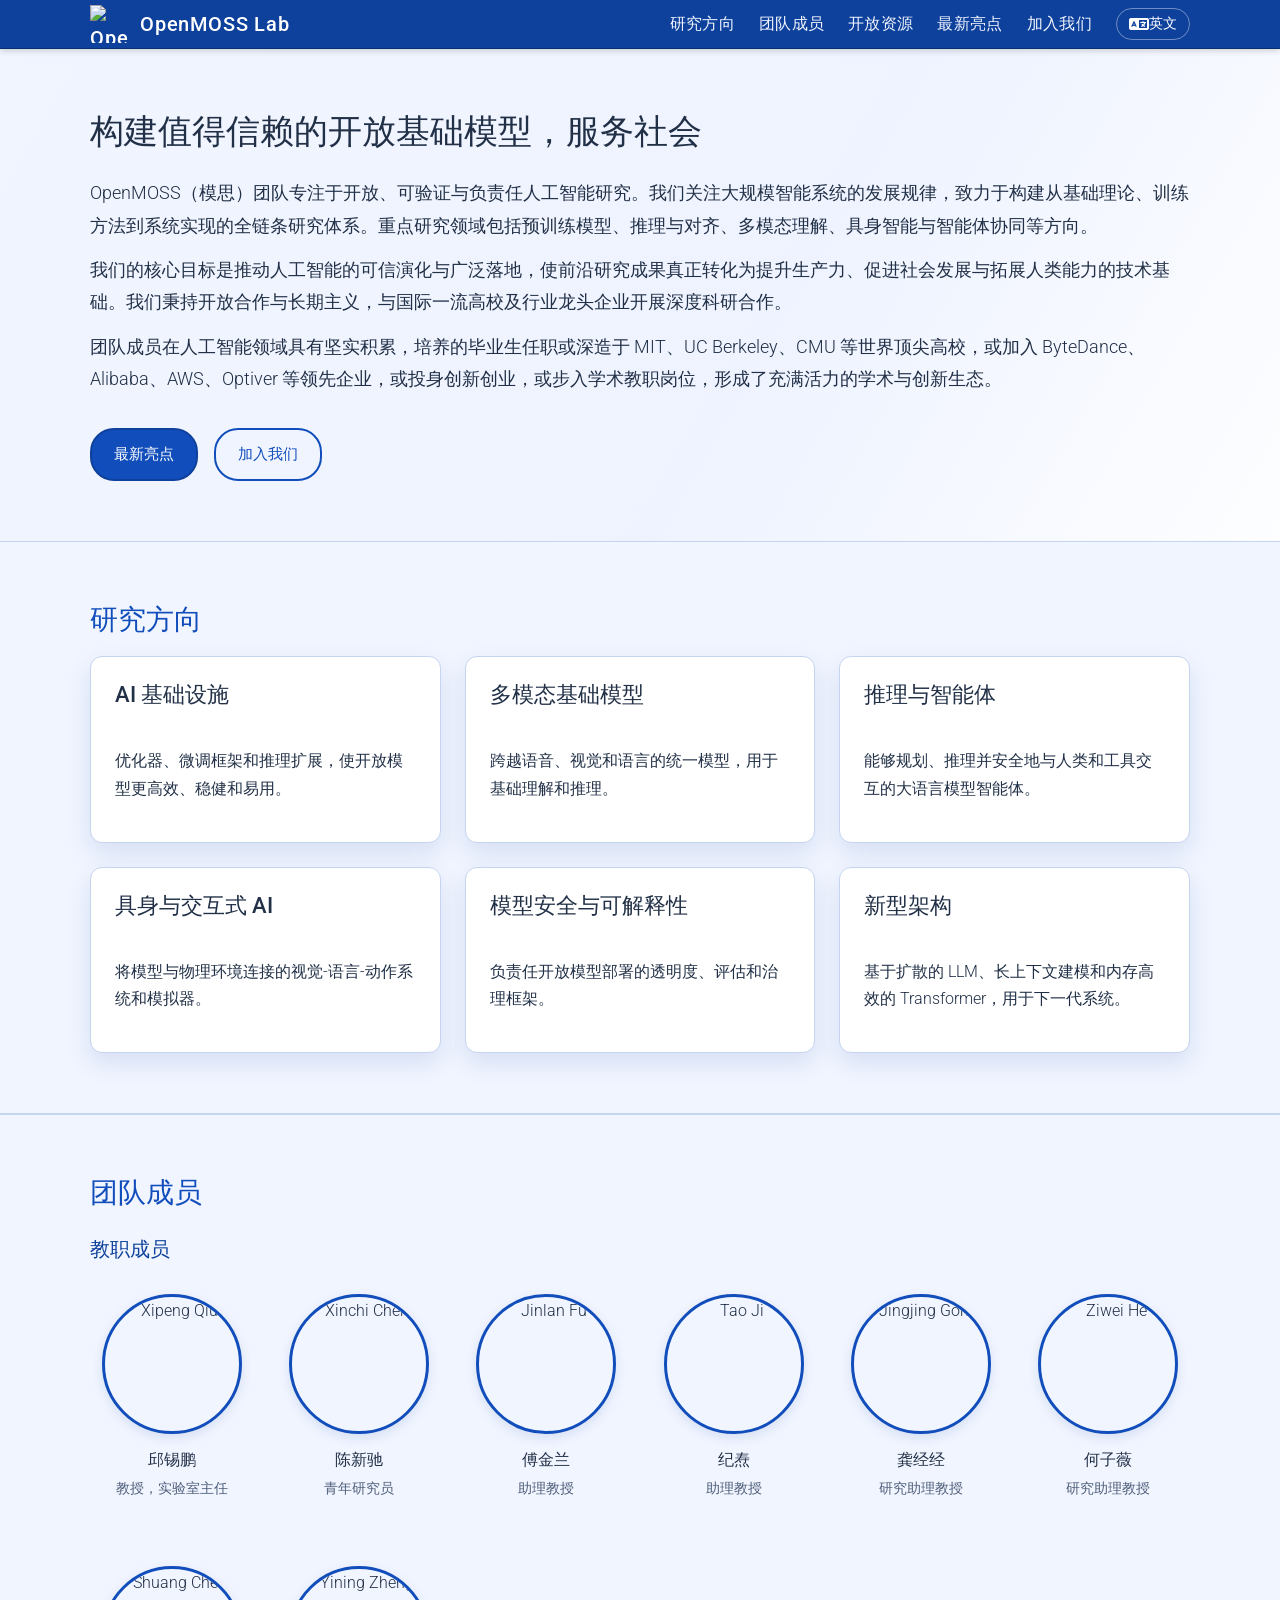
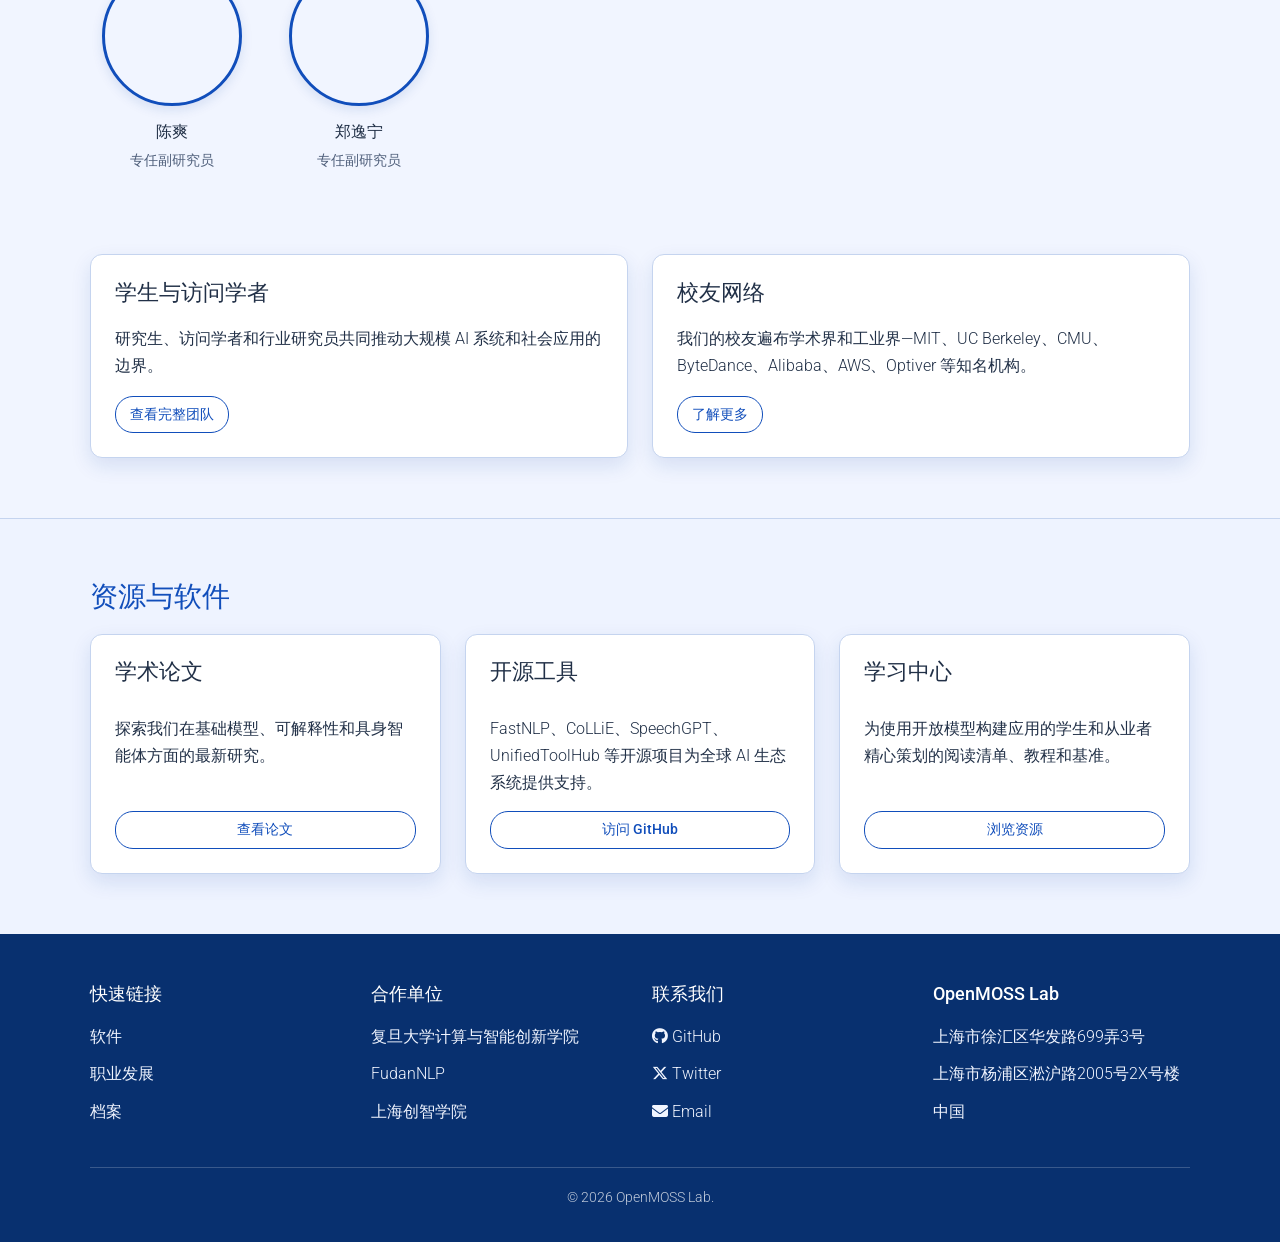
==== index.html @ d1613438 "Update index.html" ====
<!DOCTYPE html>
<html lang="zh-CN">
<head>





  <meta charset="utf-8">
  <meta name="viewport" content="width=device-width, initial-scale=1">
  <title>OpenMOSSLab</title>
  <link rel="icon" type="image/png" href="assets/img/openmoss-logo.png">
  <meta name="description" content="OpenMOSS Lab - 邱锡鹏教授领导的人工智能研究实验室">
  <link rel="preconnect" href="https://fonts.googleapis.com">
  <link rel="preconnect" href="https://fonts.gstatic.com" crossorigin>
  <link href="https://fonts.googleapis.com/css2?family=Roboto:wght@300;400;500;700&display=swap" rel="stylesheet">
  <link rel="stylesheet" href="https://cdnjs.cloudflare.com/ajax/libs/font-awesome/6.5.0/css/all.min.css" integrity="sha512-gO9FwZP1781OeR3SiPtK0aGpG99nmHn7+O+kO5RAwOB1p5MNDoAuCEi0aKBslZx2drXr/7L0KleKX2ND/qY1KQ==" crossorigin="anonymous" referrerpolicy="no-referrer" />
  <link rel="stylesheet" href="assets/css/style.css?v=20251102z">
</head>
<body id="top">
  <nav class="navbar">
    <div class="container nav-container">
      <a class="brand" href="#top">
        <img class="brand-logo" src="assets/img/openmoss-logo.png" alt="OpenMOSS Lab logo">
        <span class="brand-name">OpenMOSS Lab</span>
      </a>
      <button class="nav-toggle" aria-expanded="false" aria-controls="primary-navigation">
        <span class="sr-only">Toggle navigation</span>
        <span class="icon-bar"></span>
        <span class="icon-bar"></span>
        <span class="icon-bar"></span>
      </button>
      <ul class="nav-links" id="primary-navigation">
        <li><a href="#pillars" data-i18n="nav.research">研究方向</a></li>
        <li><a href="#people" data-i18n="nav.people">团队成员</a></li>
        <li><a href="#resources" data-i18n="nav.resources">开放资源</a></li>
        <li><a href="https://www.open-moss.com/en/" data-i18n="nav.highlights">最新亮点</a></li>
        <li><a href="positions.html" data-i18n="nav.join">加入我们</a></li>
        <li>
          <button id="lang-toggle" class="lang-btn" aria-label="切换语言">
            <i class="fa-solid fa-language"></i>
            <span class="lang-text">EN</span>
          </button>
        </li>
      </ul>
    </div>
  </nav>

  <header id="hero">
    <div class="container">
      <div class="hero-full">
        <h1 data-i18n="hero.title" style="font-size: 34px; white-space: nowrap;">构建值得信赖的开放基础模型，服务社会</h1>
        <p class="lead" data-i18n="hero.description">OpenMOSS（模思）团队专注于开放、可验证与负责任人工智能研究。我们关注大规模智能系统的发展规律，致力于构建从基础理论、训练方法到系统实现的全链条研究体系。重点研究领域包括预训练模型、推理与对齐、多模态理解、具身智能与智能体协同等方向。<br>
          我们的核心目标是推动人工智能的可信演化与广泛落地，使前沿研究成果真正转化为提升生产力、促进社会发展与拓展人类能力的技术基础。我们秉持开放合作与长期主义，与国际一流高校及行业龙头企业开展深度科研合作。<br>
          团队成员在人工智能领域具有坚实积累，培养的毕业生任职或深造于 MIT、UC Berkeley、CMU 等世界顶尖高校，或加入 ByteDance、Alibaba、AWS、Optiver 等领先企业，或投身创新创业，或步入学术教职岗位，形成了充满活力的学术与创新生态。</p>
        <div class="hero-actions">
          <a class="btn btn-primary" href="https://www.open-moss.com/en/" data-i18n="hero.cta2">最新亮点</a>
          <a class="btn btn-outline" href="positions.html" data-i18n="hero.cta1">加入我们</a>
        </div>
      </div>
    </div>
  </header>

  <main>

    <div class="sechighlight" id="pillars">
      <section class="container sec">
        <h2 data-i18n="pillars.title">研究方向</h2>
        <div class="pillars-grid">
          <article class="pillar-card">
            <h3 data-i18n="pillars.infra.title">AI 基础设施</h3>
            <p data-i18n="pillars.infra.desc">优化器、微调框架和推理扩展，使开放模型更高效、稳健和易用。</p>
          </article>
          <article class="pillar-card">
            <h3 data-i18n="pillars.multimodal.title">多模态基础模型</h3>
            <p data-i18n="pillars.multimodal.desc">跨越语音、视觉和语言的统一模型，用于基础理解和推理。</p>
          </article>
          <article class="pillar-card">
            <h3 data-i18n="pillars.reasoning.title">推理与智能体</h3>
            <p data-i18n="pillars.reasoning.desc">能够规划、推理并安全地与人类和工具交互的大语言模型智能体。</p>
          </article>
          <article class="pillar-card">
            <h3 data-i18n="pillars.embodied.title">具身与交互式 AI</h3>
            <p data-i18n="pillars.embodied.desc">将模型与物理环境连接的视觉-语言-动作系统和模拟器。</p>
          </article>
          <article class="pillar-card">
            <h3 data-i18n="pillars.safety.title">模型安全与可解释性</h3>
            <p data-i18n="pillars.safety.desc">负责任开放模型部署的透明度、评估和治理框架。</p>
          </article>
          <article class="pillar-card">
            <h3 data-i18n="pillars.arch.title">新型架构</h3>
            <p data-i18n="pillars.arch.desc">基于扩散的 LLM、长上下文建模和内存高效的 Transformer，用于下一代系统。</p>
          </article>
        </div>
      </section>
    </div>

    <div class="sechighlight" id="people">
      <section class="container sec">
        <h2 data-i18n="people.title">团队成员</h2>
        
        <h3 class="section-subtitle" data-i18n="people.core">核心成员</h3>
        <div class="team-members">
          <div class="member-card">
            <img src="assets/img/Xipeng Qiu.jpg" alt="Xipeng Qiu" class="member-photo">
            <h4 class="member-name" data-i18n="people.member1.name">邱锡鹏</h4>
            <p class="member-title" data-i18n="people.member1.title">教授，实验室主任</p>
          </div>
          
          <div class="member-card">
            <img src="assets/img/Xinchi Chen.jpg" alt="Xinchi Chen" class="member-photo">
            <h4 class="member-name" data-i18n="people.member2.name">陈新驰</h4>
            <p class="member-title" data-i18n="people.member2.title">青年研究员</p>
          </div>
          
          <div class="member-card">
            <img src="assets/img/Jinlan Fu.jpg" alt="Jinlan Fu" class="member-photo">
            <h4 class="member-name" data-i18n="people.member3.name">傅金兰</h4>
            <p class="member-title" data-i18n="people.member3.title">助理教授</p>
          </div>
          
          <div class="member-card">
            <img src="assets/img/Tao Ji.jpeg" alt="Tao Ji" class="member-photo">
            <h4 class="member-name" data-i18n="people.member4.name">纪焘</h4>
            <p class="member-title" data-i18n="people.member4.title">助理教授</p>
          </div>
          
          <div class="member-card">
            <img src="assets/img/Jingjing Gong.jpg" alt="Jingjing Gong" class="member-photo">
            <h4 class="member-name" data-i18n="people.member5.name">龚经经</h4>
            <p class="member-title" data-i18n="people.member5.title">研究助理教授</p>
          </div>
          
          <div class="member-card">
            <img src="assets/img/Ziwei He.jpg" alt="Ziwei He" class="member-photo">
            <h4 class="member-name" data-i18n="people.member6.name">何子薇</h4>
            <p class="member-title" data-i18n="people.member6.title">研究助理教授</p>
          </div>
          
          <div class="member-card">
            <img src="assets/img/Shuang Chen.jpg" alt="Shuang Chen" class="member-photo">
            <h4 class="member-name" data-i18n="people.member7.name">陈爽</h4>
            <p class="member-title" data-i18n="people.member7.title">专任副研究员</p>
          </div>
          
          <div class="member-card">
            <img src="assets/img/Yining Zheng.jpeg" alt="Yining Zheng" class="member-photo">
            <h4 class="member-name" data-i18n="people.member8.name">郑逸宁</h4>
            <p class="member-title" data-i18n="people.member8.title">专任副研究员</p>
          </div>
        </div>

        <div class="people-sections">
          <article class="people-card">
            <h3 data-i18n="people.students.title">学生与访问学者</h3>
            <p data-i18n="people.students.desc">研究生、访问学者和行业研究员共同推动大规模 AI 系统和社会应用的边界。</p>
            <a class="btn btn-inline" href="people.html" data-i18n="people.students.link">查看完整团队</a>
          </article>
          <article class="people-card">
            <h3 data-i18n="people.alumni.title">校友网络</h3>
            <p data-i18n="people.alumni.desc">我们的校友遍布学术界和工业界—MIT、UC Berkeley、CMU、ByteDance、Alibaba、AWS、Optiver 等知名机构。</p>
            <a class="btn btn-inline" href="alumni.html" data-i18n="people.alumni.link">了解更多</a>
          </article>
        </div>
      </section>
    </div>

    <section id="resources" class="container sec">
      <h2 data-i18n="resources.title">资源与软件</h2>
      <div class="resource-grid">
        <article class="resource-card">
          <h3 data-i18n="resources.publications.title">学术论文</h3>
          <p data-i18n="resources.publications.desc">探索我们在基础模型、可解释性和具身智能体方面的最新研究。</p>
          <a class="btn btn-inline" href="https://scholar.google.com/citations?user=Pq4Yp_kAAAAJ&hl=en" target="_blank" data-i18n="resources.publications.link">查看论文</a>
        </article>
        <article class="resource-card">
          <h3 data-i18n="resources.tools.title">开源工具</h3>
          <p data-i18n="resources.tools.desc">FastNLP、CoLLiE、SpeechGPT、UnifiedToolHub 等开源项目为全球 AI 生态系统提供支持。</p>
          <a class="btn btn-inline" href="https://github.com/OpenMOSS" target="_blank" data-i18n="resources.tools.link">访问 GitHub</a>
        </article>
        <article class="resource-card">
          <h3 data-i18n="resources.learning.title">学习中心</h3>
          <p data-i18n="resources.learning.desc">为使用开放模型构建应用的学生和从业者精心策划的阅读清单、教程和基准。</p>
          <a class="btn btn-inline" href="resources.html" data-i18n="resources.learning.link">浏览资源</a>
        </article>
      </div>
    </section>
  </main>

  <footer class="footer">
    <div class="container">
      <div class="footer-grid">
        <div>
          <h4 data-i18n="footer.links">快速链接</h4>
          <ul>
            <li><a href="https://dalstonchen.github.io/openmosslab/software/" data-i18n="footer.software">软件</a></li>
            <li><a href="https://dalstonchen.github.io/openmosslab/career/" data-i18n="footer.career">职业发展</a></li>
            <li><a href="https://dalstonchen.github.io/openmosslab/archive/" data-i18n="footer.archive">档案</a></li>
          </ul>
        </div>
        <div>
          <h4 data-i18n="footer.affiliations">合作单位</h4>
          <ul>
            <li><a href="https://ai.fudan.edu.cn/" data-i18n="footer.fudan">复旦大学计算与智能创新学院</a></li>
            <li><a href="https://nlp.fudan.edu.cn/">FudanNLP</a></li>
            <li><a href="https://sii.org.cn/" data-i18n="footer.sii">上海创智学院</a></li>
          </ul>
        </div>
        <div>
          <h4 data-i18n="footer.connect">联系我们</h4>
          <ul>
            <li><a href="https://github.com/openmosslab"><i class="fa-brands fa-github"></i> GitHub</a></li>
            <li><a href="https://twitter.com/openmosslab"><i class="fa-brands fa-x-twitter"></i> Twitter</a></li>
            <li><a href="mailto:xpqiu@fudan.edu.cn"><i class="fa-solid fa-envelope"></i> Email</a></li>
          </ul>
        </div>
        <div>
          <h4>OpenMOSS Lab</h4>
          <ul>
            <li data-i18n="footer.address1">上海市徐汇区华发路699弄3号</li>
            <li data-i18n="footer.address2">上海市杨浦区淞沪路2005号2X号楼</li>
            <li data-i18n="footer.address3">中国</li>
          </ul>
        </div>
      </div>
    </div>
    <div class="container">
      <div class="footer-note">
        <p><a href="webmaster.html" style="color: inherit; text-decoration: none;">&copy; <span id="year"></span> OpenMOSS Lab.</a></p>
      </div>
    </div>
  </footer>

  <script src="assets/js/main.js?v=20251102b"></script>
</body>
</html>
---- assets/css/style.css ----
/* Fudan blue palette (100%, 90%, 80%) */
:root {
  --fudan-blue: #0e419c;
  --fudan-blue-90: #114ebb;
  --fudan-blue-80: #145bda;
  --fudan-blue-dark: #08306f;
  --mist: #f1f5ff;
  --sand-light: #eef3ff;
  --text: #213047;
  --text-soft: #4f5f7b;
  --border: #c5d4ef;
  --white: #ffffff;
  --shadow-color: rgba(14, 65, 156, 0.12);
}

* {
  box-sizing: border-box;
}

body {
  font-family: 'Roboto', sans-serif;
  font-weight: 300;
  font-size: 16px;
  line-height: 1.7;
  color: var(--text);
  margin: 0;
  background-color: var(--sand-light);
}

h1,
h2,
h3,
h4,
h5,
h6 {
  font-weight: 400;
  margin: 0 0 18px;
  line-height: 1.3;
  color: var(--text);
}

h1 {
  font-size: 36px;
  font-weight: 300;
}

h2 {
  font-size: 28px;
  font-weight: 500;
  color: var(--fudan-blue-90);
}

h3 {
  font-size: 22px;
  font-weight: 500;
}

p {
  margin: 0 0 16px;
}

a {
  color: var(--fudan-blue);
  text-decoration: none;
  font-weight: 400;
}

a:hover,
a:focus {
  color: var(--fudan-blue-80);
  text-decoration: underline;
}

ul {
  margin: 0 0 16px 20px;
  padding: 0;
}

li {
  margin-bottom: 0px;
}

/* English homepage: no longer needed as hero-side removed */

.container {
  width: min(1100px, calc(100% - 40px));
  margin: 0 auto;
}

nav.navbar {
  position: sticky;
  top: 0;
  z-index: 999;
  background-color: var(--fudan-blue);
  border-bottom: 1px solid var(--fudan-blue-dark);
  box-shadow: 0 2px 6px rgba(0, 0, 0, 0.16);
}

.nav-container {
  display: flex;
  align-items: center;
  justify-content: space-between;
  padding: 4px 0;
  min-height: 48px;
}

.brand {
  display: inline-flex;
  align-items: center;
  gap: 12px;
  font-size: 20px;
  font-weight: 500;
  color: var(--white);
  letter-spacing: 0.04em;
}

.brand-logo {
  width: 38px;
  height: 38px;
  object-fit: contain;
  display: block;
}

.brand-name {
  color: var(--white);
}

.brand:hover {
  color: var(--white);
}

.nav-links {
  list-style: none;
  display: flex;
  align-items: center;
  gap: 24px;
  margin: 0;
  padding: 0;
}

.nav-links li {
  margin-bottom: 0;
}

.nav-links a {
  color: var(--mist);
  font-weight: 400;
  letter-spacing: 0.02em;
}

.nav-links a:hover,
.nav-links a:focus {
  color: var(--white);
  text-decoration: none;
}

.lang-btn {
  display: inline-flex;
  align-items: center;
  gap: 0px;
  background: transparent;
  border: 1px solid rgba(255, 255, 255, 0.4);
  color: var(--white);
  padding: 6px 12px;
  border-radius: 20px;
  font-size: 14px;
  font-weight: 400;
  cursor: pointer;
  transition: all 0.2s ease;
}

.lang-btn:hover {
  background: rgba(255, 255, 255, 0.15);
  border-color: rgba(255, 255, 255, 0.7);
}

.lang-btn i {
  font-size: 16px;
}

.lang-text {
  font-weight: 500;
}

.nav-toggle {
  display: none;
  background: none;
  border: 1px solid rgba(255, 255, 255, 0.6);
  color: var(--white);
  padding: 8px 10px;
  border-radius: 4px;
}

.nav-toggle .icon-bar {
  display: block;
  width: 20px;
  height: 2px;
  margin: 4px 0;
  background-color: var(--white);
}

.sr-only {
  position: absolute;
  width: 1px;
  height: 1px;
  padding: 0;
  margin: -1px;
  overflow: hidden;
  clip: rect(0, 0, 0, 0);
  white-space: nowrap;
  border: 0;
}

#hero {
  background: linear-gradient(120deg, var(--mist) 0%, var(--sand-light) 60%, rgba(255, 255, 255, 0.9) 100%);
  padding: 60px 0 60px;
}

.hero-grid {
  display: grid;
  grid-template-columns: minmax(0, 3fr) minmax(0, 2fr);
  gap: 48px;
  align-items: center;
}

.hero-full {
  max-width: 100%;
}

.hero-full h1 {
  margin-bottom: 24px;
}

.hero-full .lead {
  max-width: 100%;
  margin-bottom: 32px;
  line-height: 1.8;
}

.hero-full .lead br {
  content: "";
  display: block;
  margin-bottom: 12px;
}

.eyebrow {
  text-transform: uppercase;
  letter-spacing: 0.2em;
  font-weight: 500;
  font-size: 13px;
  color: var(--fudan-blue);
  margin-bottom: 12px;
}

.lead {
  font-size: 18px;
  color: var(--text);
}

.highlight {
  font-weight: 500;
  color: var(--fudan-blue);
}

.hero-actions {
  margin-top: 32px;
  display: flex;
  align-items: center;
  gap: 16px;
}

.btn {
  display: inline-flex;
  align-items: center;
  justify-content: center;
  padding: 12px 22px;
  font-size: 15px;
  font-weight: 500;
  border-radius: 24px;
  border: 2px solid transparent;
  transition: all 0.2s ease;
}

.btn-primary {
  background-color: var(--fudan-blue-90);
  color: var(--white);
  border-color: var(--fudan-blue);
}

.btn-primary:hover,
.btn-primary:focus {
  background-color: var(--fudan-blue-dark);
  border-color: var(--fudan-blue-dark);
}

.btn-outline {
  background-color: transparent;
  color: var(--fudan-blue-90);
  border-color: var(--fudan-blue-90);
}

.btn-outline:hover,
.btn-outline:focus {
  background-color: var(--fudan-blue-90);
  color: var(--white);
}

.btn-inline {
  padding: 6px 14px;
  border-radius: 18px;
  border: 1px solid var(--fudan-blue-90);
  color: var(--fudan-blue-90);
  font-size: 14px;
}

.btn-inline:hover,
.btn-inline:focus {
  background-color: var(--fudan-blue-90);
  color: var(--white);
}

.hero-side {
  display: flex;
  flex-direction: column;
  gap: 24px;
}

.hero-panel {
  background-color: var(--white);
  border: 1px solid var(--border);
  border-radius: 12px;
  padding: 28px;
  box-shadow: 0 12px 30px var(--shadow-color);
}

.hero-panel h2 {
  font-size: 20px;
  margin-bottom: 18px;
  color: var(--fudan-blue);
}

.hero-panel ul {
  list-style: none;
  margin: 0;
  padding: 0;
  display: grid;
  gap: 10px;
}

.hero-panel li {
  padding-left: 22px;
  position: relative;
  font-weight: 400;
}

.hero-panel li::before {
  content: '\2022';
  position: absolute;
  left: 0;
  color: var(--fudan-blue-80);
  font-size: 22px;
  line-height: 1;
  top: 2px;
}

.hero-meta {
  display: grid;
  grid-template-columns: repeat(auto-fit, minmax(180px, 1fr));
  gap: 16px;
}

.hero-meta div {
  background-color: rgba(17, 78, 187, 0.08);
  border-radius: 12px;
  padding: 18px;
  border: 1px solid rgba(17, 78, 187, 0.18);
}

.hero-meta h3 {
  font-size: 28px;
  color: var(--fudan-blue);
  margin-bottom: 8px;
}

.sec {
  padding: 60px 0;
}

.sechighlight {
  background-color: var(--mist);
  border-top: 1px solid var(--border);
  border-bottom: 1px solid var(--border);
  scroll-margin-top: 48px;
}

#people, #resources {
  scroll-margin-top: 48px;
}

.pillars-grid {
  display: grid;
  grid-template-columns: repeat(3, 1fr);
  gap: 24px;
}

.pillar-card {
  background-color: var(--white);
  border: 1px solid var(--border);
  border-radius: 12px;
  padding: 24px;
  box-shadow: 0 10px 24px var(--shadow-color);
  display: flex;
  flex-direction: column;
  gap: 0;
}

.pillar-card h3 {
  min-height: 3em;
  display: flex;
  align-items: flex-start;
}

.pillar-card p {
  margin-top: 0;
}

/* 中文版：所有6个研究方向框的标题间距改为0px */
html[lang="zh-CN"] .pillar-card h3 {
  margin-bottom: 0px;
}

/* 英文版：只有后3个研究方向框（第4、5、6个）的标题间距改为0px */
html[lang="en"] .pillar-card:nth-child(n+4) h3 {
  margin-bottom: 0px;
}

.highlight-grid {
  display: grid;
  grid-template-columns: repeat(auto-fit, minmax(240px, 1fr));
  gap: 24px;
}

.highlight-card {
  background-color: var(--white);
  border: 1px solid var(--border);
  border-radius: 12px;
  padding: 24px;
  box-shadow: 0 8px 20px var(--shadow-color);
  min-height: 200px;
  display: flex;
  flex-direction: column;
}

.highlight-card h3 {
  min-height: 2.4em;
  line-height: 1.2;
  margin-bottom: 12px;
}

.highlight-card p {
  flex-grow: 1;
  margin-bottom: 15px;
}

.highlight-card a {
  margin-top: auto;
}

.section-subtitle {
  font-size: 20px;
  color: var(--fudan-blue);
  margin-bottom: 32px;
  margin-top: 24px;
}

.team-members {
  display: grid;
  grid-template-columns: repeat(auto-fill, minmax(160px, 1fr));
  gap: 32px 24px;
  margin-bottom: 48px;
}

.member-card {
  display: flex;
  flex-direction: column;
  align-items: center;
  text-align: center;
  min-height: 240px;
}

.member-photo {
  width: 140px;
  height: 140px;
  border-radius: 50%;
  object-fit: cover;
  border: 3px solid var(--fudan-blue-90);
  box-shadow: 0 4px 12px var(--shadow-color);
  margin-bottom: 16px;
  transition: transform 0.2s ease, box-shadow 0.2s ease;
}

.member-photo:hover {
  transform: scale(1.05);
  box-shadow: 0 6px 20px rgba(14, 65, 156, 0.25);
}

.member-name {
  font-size: 16px;
  font-weight: 500;
  color: var(--text);
  margin: 0 0 6px 0;
  line-height: 1.3;
  min-height: 21px;
  height: 21px;
}

/* 有链接的成员名字样式 */
.member-name-link {
  min-height: 21px;
  height: 21px;
}

.member-name-link a {
  color: var(--fudan-blue);
  font-weight: 500;
  text-decoration: none;
  transition: all 0.3s ease;
  display: inline-block;
  line-height: 1.3;
  height: 21px;
}

.member-name-link a:hover {
  color: var(--text-soft);
  transform: scale(1.08);
  text-decoration: none;
}

.member-title {
  font-size: 14px;
  color: var(--text-soft);
  margin: 0;
  font-weight: 300;
}

.people-sections {
  display: grid;
  grid-template-columns: repeat(auto-fit, minmax(280px, 1fr));
  gap: 24px;
  margin-top: 32px;
}

.people-card {
  background-color: var(--white);
  border: 1px solid var(--border);
  border-radius: 12px;
  padding: 24px;
  box-shadow: 0 8px 20px var(--shadow-color);
}

.people-card .link {
  font-weight: 500;
}

.resource-grid {
  display: grid;
  grid-template-columns: repeat(auto-fit, minmax(240px, 1fr));
  gap: 24px;
}

.resource-card {
  background-color: var(--white);
  border: 1px solid var(--border);
  border-radius: 12px;
  padding: 24px;
  box-shadow: 0 8px 20px var(--shadow-color);
  display: flex;
  flex-direction: column;
}

.resource-card h3 {
  min-height: 2.4em;
  line-height: 1.2;
  margin-top: 0;
}

.resource-card p {
  flex-grow: 1;
  margin-bottom: 15px;
}

/* 中文版：资源与软件的3个框的标题间距改为3px */
html[lang="zh-CN"] .resource-card h3 {
  margin-bottom: 3px;
}

/* 英文版：Resources & Software的3个框的标题间距改为3px */
html[lang="en"] #resources .resource-card h3 {
  margin-bottom: 3px;
}

.resource-card > div {
  margin-bottom: 15px;
}

.resource-card .btn {
  margin-top: auto;
}

.cta-band {
  background-color: var(--fudan-blue-90);
  color: var(--white);
  padding: 60px 0;
}

.cta-content {
  display: flex;
  align-items: center;
  justify-content: space-between;
  gap: 32px;
}

.cta-content p {
  color: rgba(255, 255, 255, 0.85);
}

.cta-actions {
  display: flex;
  gap: 16px;
  flex-shrink: 0;
}

.footer {
  background-color: var(--fudan-blue-dark);
  color: var(--mist);
  padding: 48px 0 16px;
}

.footer-grid {
  display: grid;
  grid-template-columns: repeat(4, 1fr);
  gap: 24px;
  width: 100%;
}

.footer h4 {
  color: var(--white);
  font-weight: 500;
  font-size: 18px;
  margin-bottom: 18px;
}

.footer ul {
  list-style: none;
  margin: 0;
  padding: 0;
}

.footer li {
  margin-bottom: 10px;
  color: var(--mist);
  font-weight: 300;
}

.footer a {
  color: var(--mist);
  font-weight: 300;
}

.footer a:hover,
.footer a:focus {
  color: var(--white);
}

.footer-note {
  text-align: center;
  margin-top: 32px;
  padding-top: 18px;
  border-top: 1px solid rgba(255, 255, 255, 0.2);
  font-size: 14px;
  color: rgba(255, 255, 255, 0.75);
}

@media (max-width: 992px) {
  .hero-grid {
    grid-template-columns: 1fr;
  }

  .pillars-grid {
    grid-template-columns: repeat(2, 1fr);
  }

  .cta-content {
    flex-direction: column;
    align-items: flex-start;
  }

  .cta-actions {
    flex-wrap: wrap;
  }

  .footer-grid {
    grid-template-columns: repeat(2, 1fr);
  }
}

@media (max-width: 768px) {
  .nav-links {
    position: absolute;
    inset: auto 0 0 0;
    background-color: var(--fudan-blue);
    flex-direction: column;
    align-items: center;
    gap: 12px;
    padding: 20px 0;
    transform: translateY(-150%);
    transition: transform 0.3s ease;
  }

  .nav-links.open {
    transform: translateY(0);
  }

  .nav-toggle {
    display: inline-flex;
    flex-direction: column;
    justify-content: center;
  }

  .nav-container {
    position: relative;
  }

  nav.navbar {
    position: sticky;
  }

  .lang-btn {
    margin-top: 8px;
  }

  .pillars-grid {
    grid-template-columns: 1fr;
  }

  .hero-actions {
    flex-wrap: wrap;
  }

  .cta-content {
    gap: 24px;
  }
}

@media (max-width: 560px) {
  body {
    font-size: 15px;
  }

  h1 {
    font-size: 30px;
  }

  h2 {
    font-size: 24px;
  }

  .nav-links {
    align-items: stretch;
  }

  .team-members {
    grid-template-columns: repeat(auto-fill, minmax(120px, 1fr));
    gap: 24px 16px;
  }

  .member-photo {
    width: 110px;
    height: 110px;
  }

  .member-name {
    font-size: 15px;
  }

  .member-title {
    font-size: 13px;
  }

  .footer-grid {
    grid-template-columns: 1fr;
  }
}

/* ============================================ */
/* Alumni Page Styles */
/* ============================================ */

/* Alumni main container alignment */
#alumni-main.container {
  padding-left: 0 !important;
  padding-right: 0 !important;
  padding-top: 60px !important;
  margin-left: auto;
  margin-right: auto;
  width: min(1100px, calc(100% - 40px));
}

/* Breadcrumb */
.alumni-breadcrumb {
  margin-left: 0;
  padding-left: 0;
  margin-bottom: 32px;
  font-size: 14px;
}

.alumni-breadcrumb a {
  color: var(--fudan-blue);
  text-decoration: none;
  transition: color 0.2s ease;
}

.alumni-breadcrumb a:hover {
  color: var(--fudan-blue-80);
  text-decoration: underline;
}

/* Alumni list layout */
.alumni-list {
  display: grid;
  gap: 2px;
  margin-top: 16px;
  margin-bottom: 32px;
}

.alumni-row {
  display: grid;
  grid-template-columns: 200px 1fr;
  gap: 24px;
  padding: 8px 0;
  font-size: 15px;
  transition: background-color 0.2s ease;
}

.alumni-row:hover {
  background-color: rgba(241, 245, 255, 0.5);
  border-radius: 6px;
}

.alumni-row .name {
  font-weight: 500;
  color: var(--text);
}

.alumni-row .destination {
  color: var(--text-soft);
  font-weight: 300;
}

/* Alumni name links styling (similar to member-name-link in people page) */
.alumni-name-link {
  color: var(--fudan-blue);
  text-decoration: none;
  font-weight: 500;
  transition: all 0.3s ease;
  display: inline-block;
}

.alumni-name-link:hover {
  color: var(--text-soft);
  transform: scale(1.05);
}

/* Floating sidebar (Table of Contents) */
.toc-sidebar {
  position: fixed;
  right: 24px;
  top: 100px;
  width: 180px;
  max-height: calc(100vh - 140px);
  background: rgba(241, 245, 255, 0.95);
  backdrop-filter: blur(10px);
  border: 1px solid var(--border);
  border-radius: 12px;
  padding: 20px;
  z-index: 100;
  overflow-y: auto;
  box-shadow: 0 8px 24px rgba(14, 65, 156, 0.15);
}

.toc-sidebar h3 {
  margin: 0 0 16px;
  font-size: 16px;
  color: var(--fudan-blue);
  font-weight: 500;
}

.toc-links {
  display: flex;
  flex-direction: column;
  gap: 4px;
}

.toc-links a {
  display: block;
  text-align: left;
  padding: 8px 12px;
  color: var(--fudan-blue);
  font-weight: 400;
  font-size: 14px;
  border-radius: 6px;
  transition: all 0.2s ease;
}

.toc-links a:hover {
  background: rgba(14, 65, 156, 0.1);
  text-decoration: none;
  padding-left: 16px;
}

.back-to-top {
  display: block;
  width: 100%;
  margin-bottom: 20px;
  background: var(--fudan-blue);
  color: var(--white);
  border: none;
  padding: 10px 16px;
  border-radius: 8px;
  font-size: 14px;
  font-weight: 400;
  cursor: pointer;
  transition: background-color 0.2s ease;
}

.back-to-top:hover {
  background: var(--fudan-blue-dark);
}

/* Prevent fixed navbar from covering anchors */
h2[id],
h3.year-badge {
  scroll-margin-top: 110px;
}

/* Alumni section spacing */
.alumni-dir {
  margin-top: 24px;
}

.alumni-dir .section-subtitle {
  margin-top: 48px;
  margin-bottom: 20px;
  font-size: 22px;
}

.alumni-dir .section-subtitle:first-of-type {
  margin-top: 24px;
}

/* Responsive design for alumni page */
@media (max-width: 1280px) {
  .toc-sidebar {
    display: none;
  }
}

@media (max-width: 768px) {
  .alumni-row {
    grid-template-columns: 1fr;
    gap: 4px;
    padding: 12px 8px;
  }

  .alumni-row .name {
    font-size: 16px;
    margin-bottom: 4px;
  }

  .alumni-row .destination {
    font-size: 14px;
  }

  #alumni-main.container {
    padding-top: 60px !important;
  }
}

@media (max-width: 560px) {
  .alumni-row {
    font-size: 14px;
  }

  .alumni-row .name {
    font-size: 15px;
  }

  .alumni-row .destination {
    font-size: 13px;
  }
}
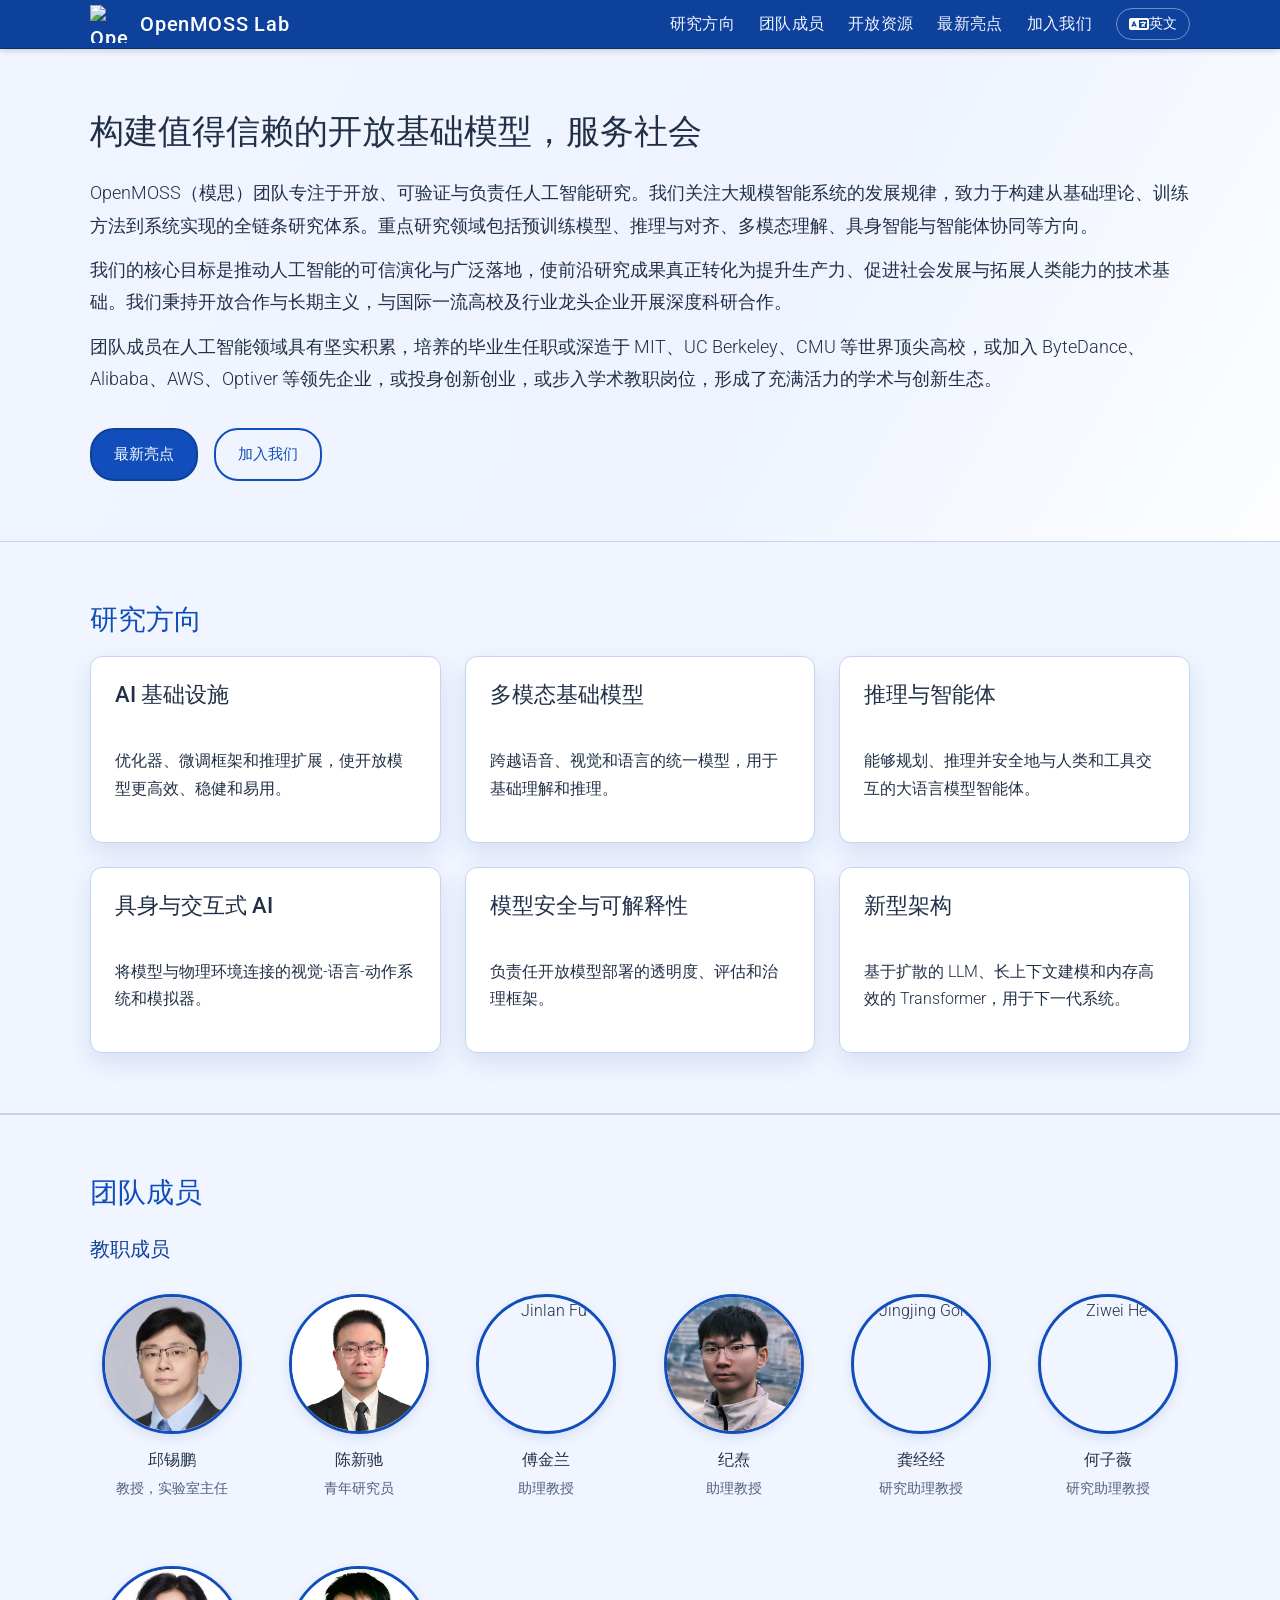
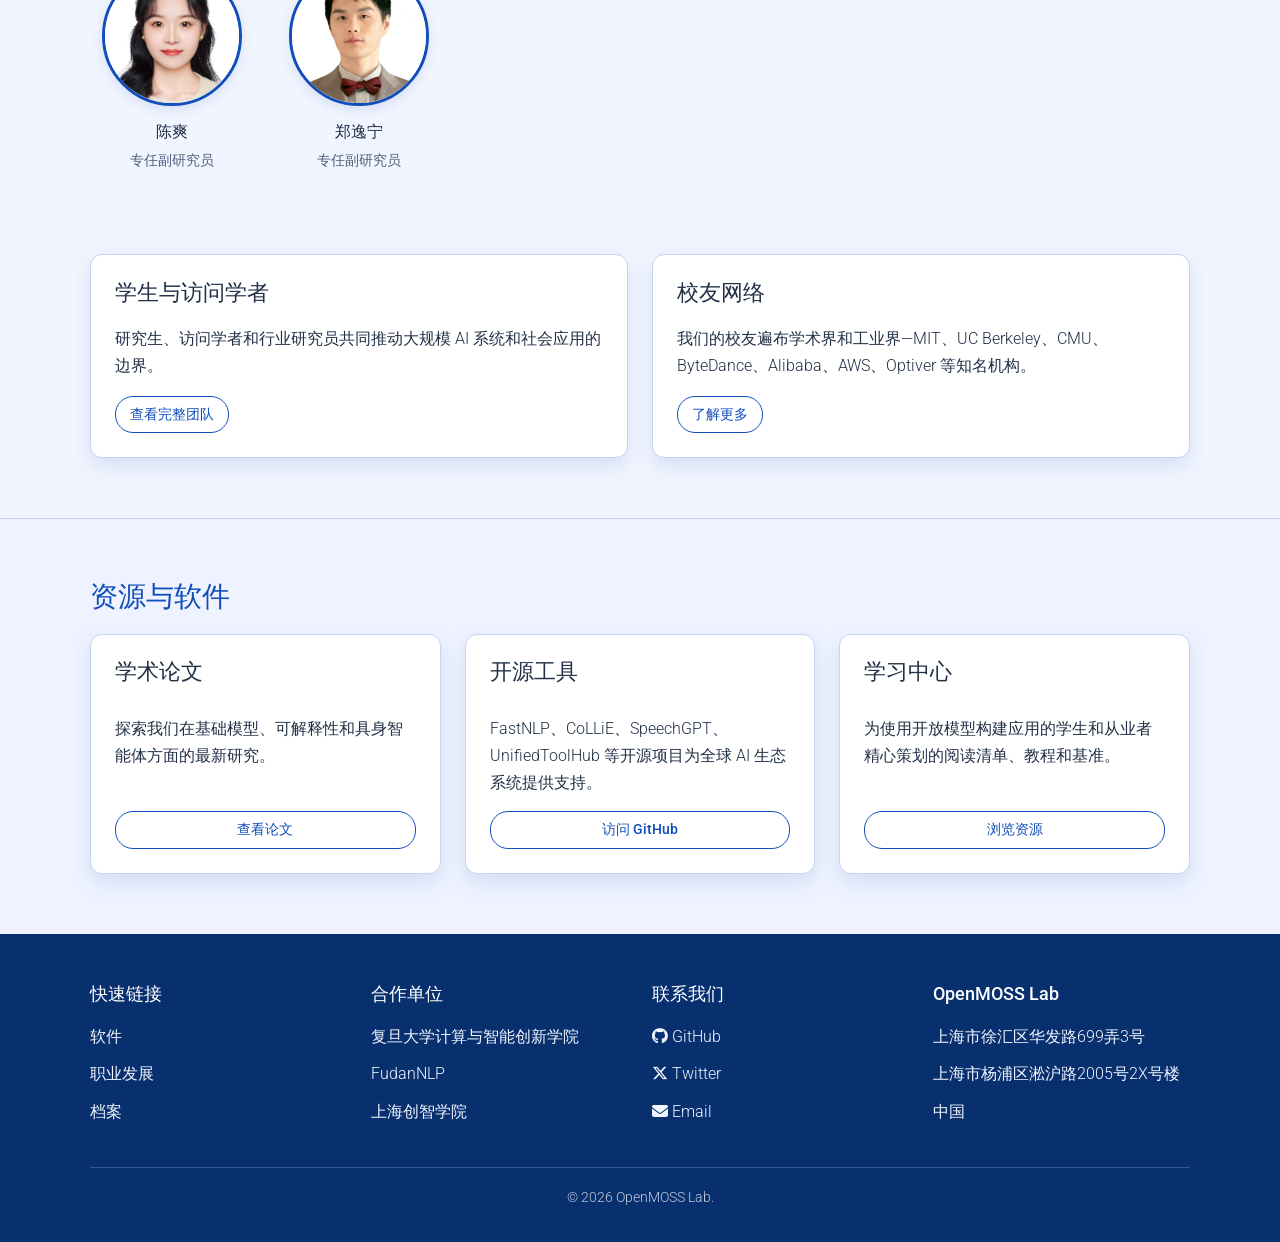
==== commit ae2f10a0: "Update index.html" ====
--- a/index.html
+++ b/index.html
@@ -15,7 +15,7 @@
   <link rel="preconnect" href="https://fonts.gstatic.com" crossorigin>
   <link href="https://fonts.googleapis.com/css2?family=Roboto:wght@300;400;500;700&display=swap" rel="stylesheet">
   <link rel="stylesheet" href="https://cdnjs.cloudflare.com/ajax/libs/font-awesome/6.5.0/css/all.min.css" integrity="sha512-gO9FwZP1781OeR3SiPtK0aGpG99nmHn7+O+kO5RAwOB1p5MNDoAuCEi0aKBslZx2drXr/7L0KleKX2ND/qY1KQ==" crossorigin="anonymous" referrerpolicy="no-referrer" />
-  <link rel="stylesheet" href="assets/css/style.css?v=20251102z">
+  <link rel="stylesheet" href="assets/css/style.css?v=20251103a">
 </head>
 <body id="top">
   <nav class="navbar">
@@ -49,7 +49,7 @@
   <header id="hero">
     <div class="container">
       <div class="hero-full">
-        <h1 data-i18n="hero.title" style="font-size: 34px; white-space: nowrap;">构建值得信赖的开放基础模型，服务社会</h1>
+        <h1 data-i18n="hero.title" style="font-size: 34px; white-space: nowrap; font-weight: 500;">构建值得信赖的开放基础模型，服务社会</h1>
         <p class="lead" data-i18n="hero.description">OpenMOSS（模思）团队专注于开放、可验证与负责任人工智能研究。我们关注大规模智能系统的发展规律，致力于构建从基础理论、训练方法到系统实现的全链条研究体系。重点研究领域包括预训练模型、推理与对齐、多模态理解、具身智能与智能体协同等方向。<br>
           我们的核心目标是推动人工智能的可信演化与广泛落地，使前沿研究成果真正转化为提升生产力、促进社会发展与拓展人类能力的技术基础。我们秉持开放合作与长期主义，与国际一流高校及行业龙头企业开展深度科研合作。<br>
           团队成员在人工智能领域具有坚实积累，培养的毕业生任职或深造于 MIT、UC Berkeley、CMU 等世界顶尖高校，或加入 ByteDance、Alibaba、AWS、Optiver 等领先企业，或投身创新创业，或步入学术教职岗位，形成了充满活力的学术与创新生态。</p>
--- a/assets/css/style.css
+++ b/assets/css/style.css
@@ -18,6 +18,10 @@
   box-sizing: border-box;
 }
 
+html {
+  height: 100%;
+}
+
 body {
   font-family: 'Roboto', sans-serif;
   font-weight: 300;
@@ -26,6 +30,13 @@
   color: var(--text);
   margin: 0;
   background-color: var(--sand-light);
+  min-height: 100%;
+  display: flex;
+  flex-direction: column;
+}
+
+main {
+  flex: 1;
 }
 
 h1,
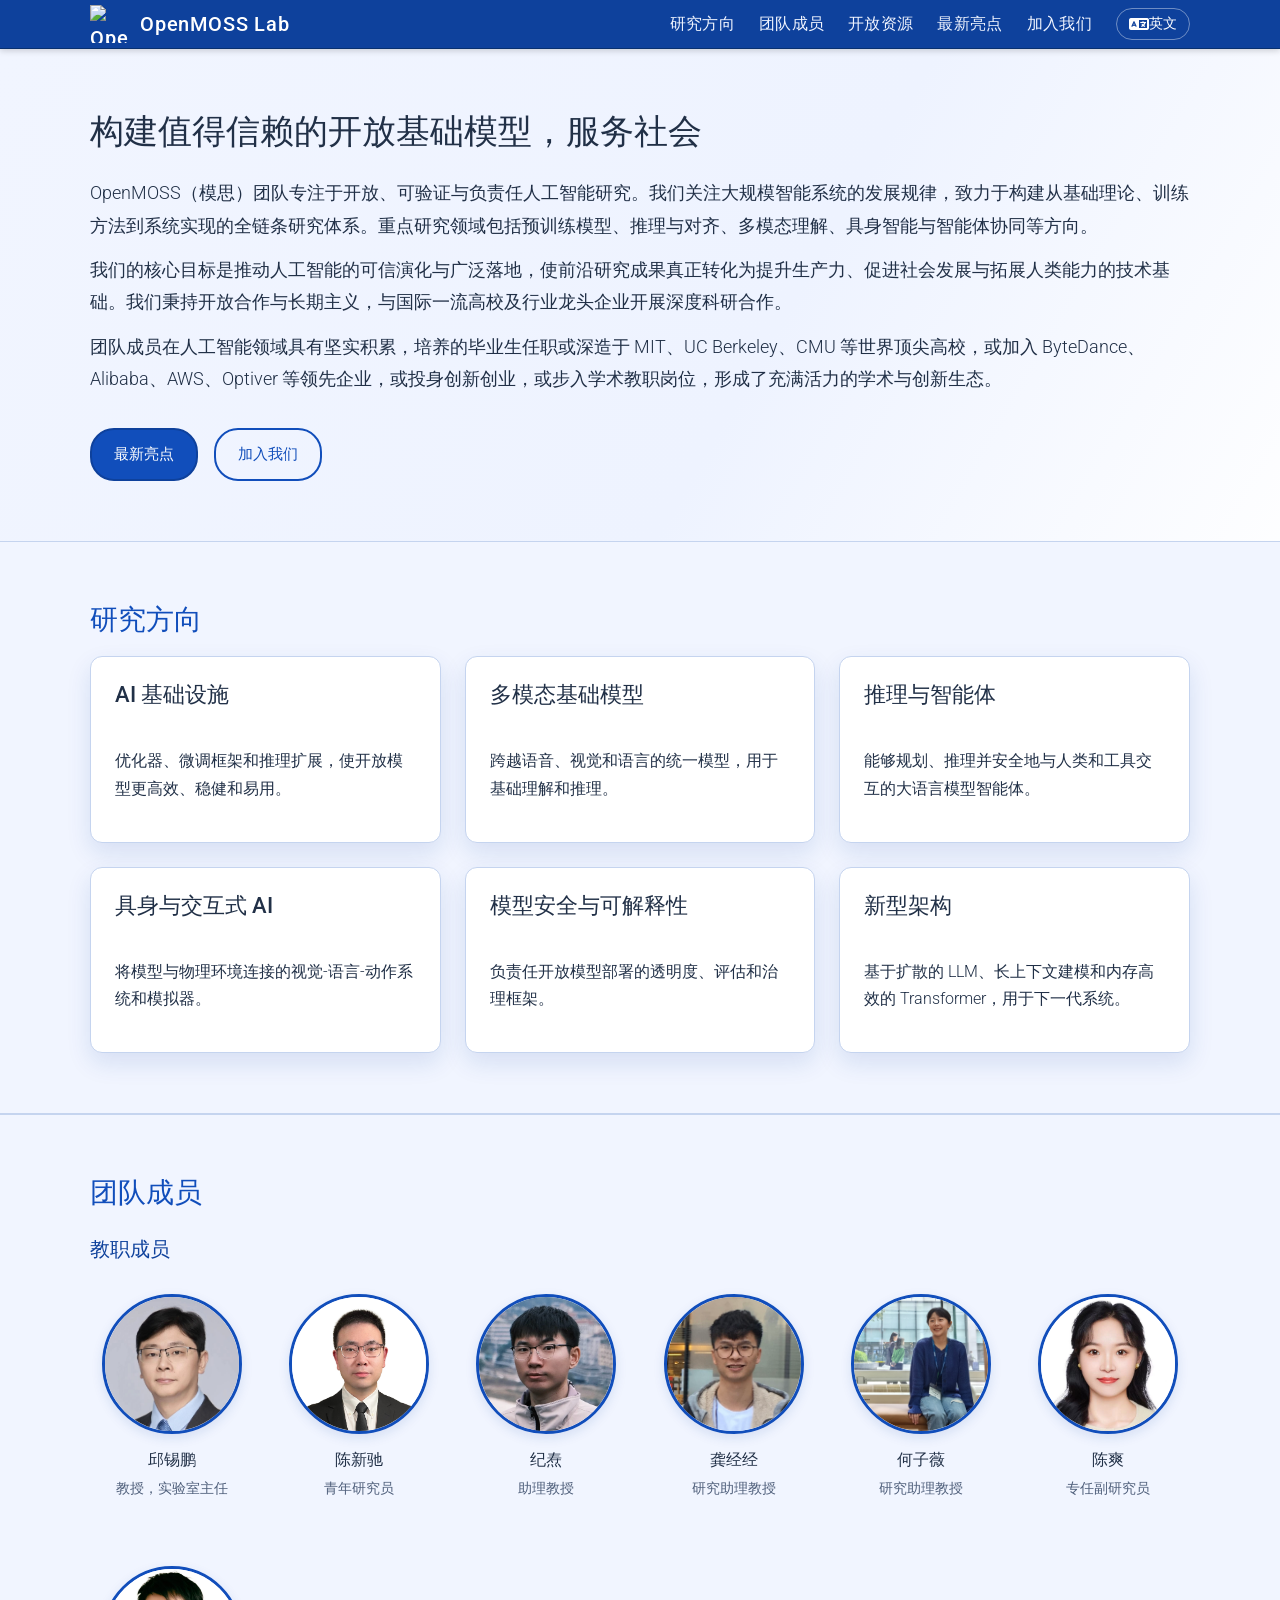
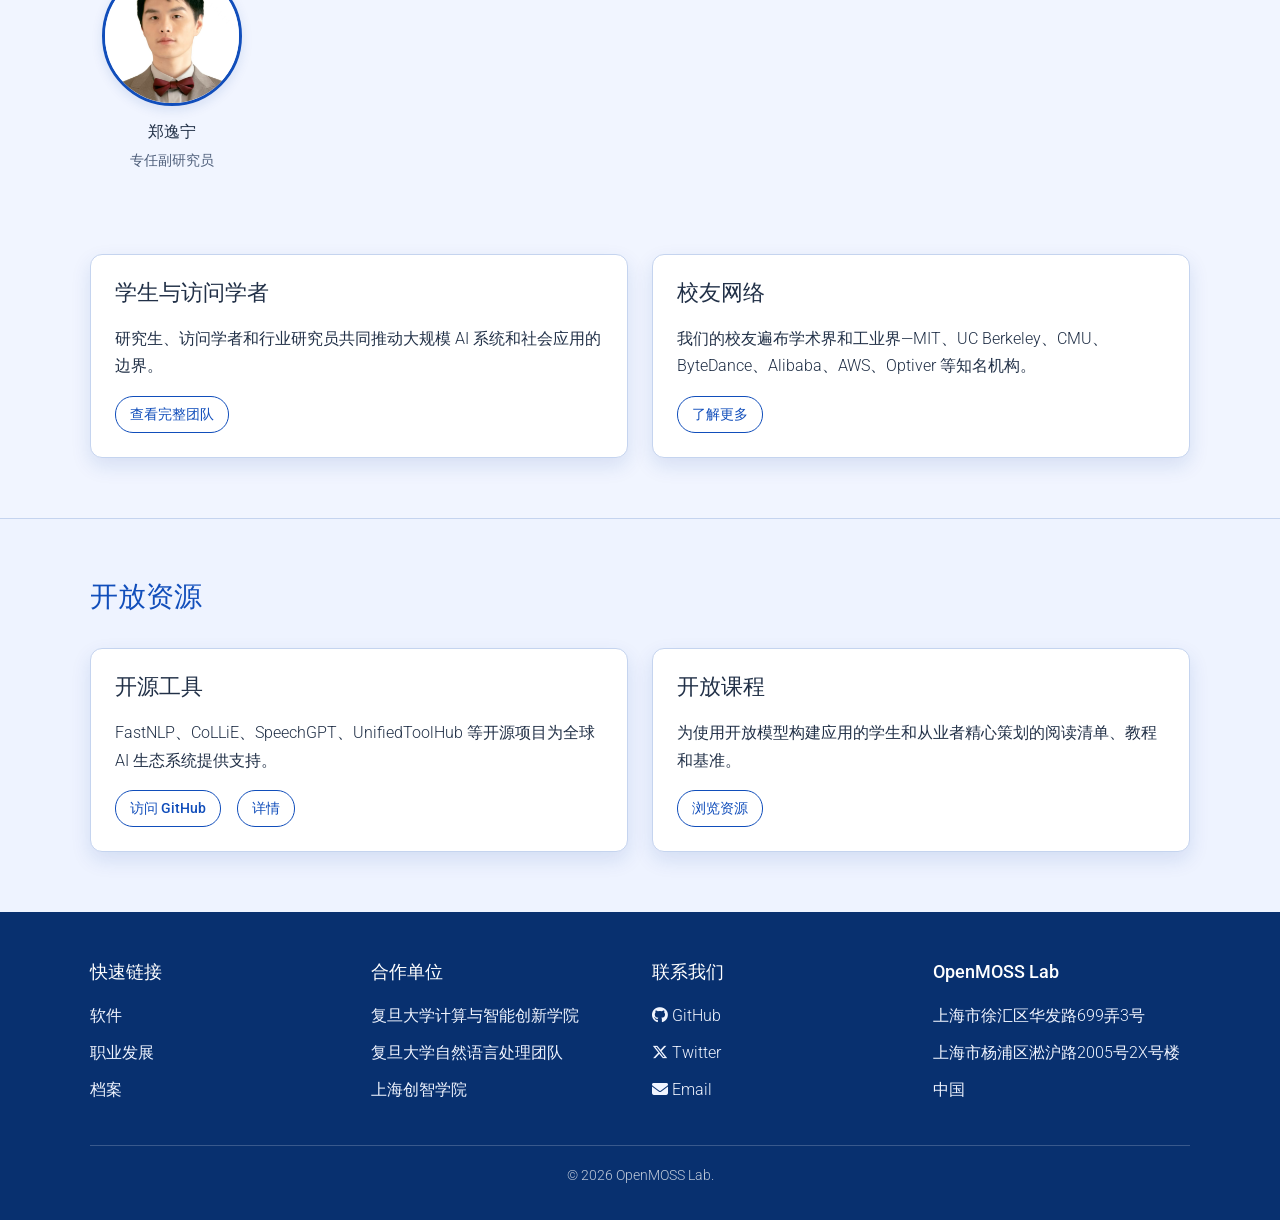
==== commit aaf7666c: "Update index.html" ====
--- a/index.html
+++ b/index.html
@@ -114,39 +114,33 @@
           </div>
           
           <div class="member-card">
-            <img src="assets/img/Jinlan Fu.jpg" alt="Jinlan Fu" class="member-photo">
-            <h4 class="member-name" data-i18n="people.member3.name">傅金兰</h4>
+            <img src="assets/img/Tao Ji.jpeg" alt="Tao Ji" class="member-photo">
+            <h4 class="member-name" data-i18n="people.member3.name">纪焘</h4>
             <p class="member-title" data-i18n="people.member3.title">助理教授</p>
           </div>
           
           <div class="member-card">
-            <img src="assets/img/Tao Ji.jpeg" alt="Tao Ji" class="member-photo">
-            <h4 class="member-name" data-i18n="people.member4.name">纪焘</h4>
-            <p class="member-title" data-i18n="people.member4.title">助理教授</p>
-          </div>
-          
-          <div class="member-card">
             <img src="assets/img/Jingjing Gong.jpg" alt="Jingjing Gong" class="member-photo">
-            <h4 class="member-name" data-i18n="people.member5.name">龚经经</h4>
+            <h4 class="member-name" data-i18n="people.member4.name">龚经经</h4>
+            <p class="member-title" data-i18n="people.member4.title">研究助理教授</p>
+          </div>
+          
+          <div class="member-card">
+            <img src="assets/img/Ziwei He.jpg" alt="Ziwei He" class="member-photo">
+            <h4 class="member-name" data-i18n="people.member5.name">何子薇</h4>
             <p class="member-title" data-i18n="people.member5.title">研究助理教授</p>
           </div>
           
           <div class="member-card">
-            <img src="assets/img/Ziwei He.jpg" alt="Ziwei He" class="member-photo">
-            <h4 class="member-name" data-i18n="people.member6.name">何子薇</h4>
-            <p class="member-title" data-i18n="people.member6.title">研究助理教授</p>
-          </div>
-          
-          <div class="member-card">
             <img src="assets/img/Shuang Chen.jpg" alt="Shuang Chen" class="member-photo">
-            <h4 class="member-name" data-i18n="people.member7.name">陈爽</h4>
+            <h4 class="member-name" data-i18n="people.member6.name">陈爽</h4>
+            <p class="member-title" data-i18n="people.member6.title">专任副研究员</p>
+          </div>
+          
+          <div class="member-card">
+            <img src="assets/img/Yining Zheng.jpeg" alt="Yining Zheng" class="member-photo">
+            <h4 class="member-name" data-i18n="people.member7.name">郑逸宁</h4>
             <p class="member-title" data-i18n="people.member7.title">专任副研究员</p>
-          </div>
-          
-          <div class="member-card">
-            <img src="assets/img/Yining Zheng.jpeg" alt="Yining Zheng" class="member-photo">
-            <h4 class="member-name" data-i18n="people.member8.name">郑逸宁</h4>
-            <p class="member-title" data-i18n="people.member8.title">专任副研究员</p>
           </div>
         </div>
 
@@ -166,20 +160,16 @@
     </div>
 
     <section id="resources" class="container sec">
-      <h2 data-i18n="resources.title">资源与软件</h2>
-      <div class="resource-grid">
-        <article class="resource-card">
-          <h3 data-i18n="resources.publications.title">学术论文</h3>
-          <p data-i18n="resources.publications.desc">探索我们在基础模型、可解释性和具身智能体方面的最新研究。</p>
-          <a class="btn btn-inline" href="https://scholar.google.com/citations?user=Pq4Yp_kAAAAJ&hl=en" target="_blank" data-i18n="resources.publications.link">查看论文</a>
-        </article>
-        <article class="resource-card">
+      <h2 data-i18n="resources.title">开放资源</h2>
+      <div class="people-sections">
+        <article class="people-card">
           <h3 data-i18n="resources.tools.title">开源工具</h3>
           <p data-i18n="resources.tools.desc">FastNLP、CoLLiE、SpeechGPT、UnifiedToolHub 等开源项目为全球 AI 生态系统提供支持。</p>
           <a class="btn btn-inline" href="https://github.com/OpenMOSS" target="_blank" data-i18n="resources.tools.link">访问 GitHub</a>
+          <a class="btn btn-inline" href="projects.html" data-i18n="resources.tools.details" style="margin-left: 12px;">详情</a>
         </article>
-        <article class="resource-card">
-          <h3 data-i18n="resources.learning.title">学习中心</h3>
+        <article class="people-card">
+          <h3 data-i18n="resources.learning.title">开放课程</h3>
           <p data-i18n="resources.learning.desc">为使用开放模型构建应用的学生和从业者精心策划的阅读清单、教程和基准。</p>
           <a class="btn btn-inline" href="resources.html" data-i18n="resources.learning.link">浏览资源</a>
         </article>
@@ -202,7 +192,7 @@
           <h4 data-i18n="footer.affiliations">合作单位</h4>
           <ul>
             <li><a href="https://ai.fudan.edu.cn/" data-i18n="footer.fudan">复旦大学计算与智能创新学院</a></li>
-            <li><a href="https://nlp.fudan.edu.cn/">FudanNLP</a></li>
+            <li><a href="https://nlp.fudan.edu.cn/" data-i18n="footer.fudannlp">复旦大学自然语言处理团队</a></li>
             <li><a href="https://sii.org.cn/" data-i18n="footer.sii">上海创智学院</a></li>
           </ul>
         </div>
--- a/assets/css/style.css
+++ b/assets/css/style.css
@@ -1011,3 +1011,107 @@
     font-size: 13px;
   }
 }
+
+/* ========== Position Detail Page Anchor Scroll ========== */
+#phd, #master, #postdoc, #visiting, #engineer, #intern {
+  scroll-margin-top: 80px;
+}
+
+/* ========== Highlight Grid 3-column Layout ========== */
+.highlight-grid-3 {
+  grid-template-columns: repeat(3, 1fr) !important;
+  max-width: 100%;
+}
+
+@media (max-width: 968px) {
+  .highlight-grid-3 {
+    grid-template-columns: repeat(2, 1fr) !important;
+  }
+}
+
+@media (max-width: 640px) {
+  .highlight-grid-3 {
+    grid-template-columns: 1fr !important;
+  }
+}
+
+/* ========== Why Join Us Cards ========== */
+.why-join-grid {
+  display: grid;
+  grid-template-columns: repeat(3, 1fr);
+  gap: 30px;
+  max-width: 1200px;
+  margin: 0 auto;
+}
+
+.why-join-card {
+  background-color: white;
+  padding: 28px 24px;
+  border-radius: 12px;
+  box-shadow: 0 2px 8px rgba(0, 0, 0, 0.06);
+  transition: all 0.3s ease;
+  text-align: center;
+  border: 1px solid var(--border);
+}
+
+.why-join-card:hover {
+  transform: translateY(-8px);
+  box-shadow: 0 12px 24px rgba(0, 87, 166, 0.15);
+  border-color: var(--fudan-blue);
+}
+
+.why-join-icon {
+  font-size: 40px;
+  margin-bottom: 16px;
+  line-height: 1;
+  animation: float 3s ease-in-out infinite;
+}
+
+.why-join-card:nth-child(1) .why-join-icon { animation-delay: 0s; }
+.why-join-card:nth-child(2) .why-join-icon { animation-delay: 0.5s; }
+.why-join-card:nth-child(3) .why-join-icon { animation-delay: 1s; }
+.why-join-card:nth-child(4) .why-join-icon { animation-delay: 1.5s; }
+.why-join-card:nth-child(5) .why-join-icon { animation-delay: 2s; }
+.why-join-card:nth-child(6) .why-join-icon { animation-delay: 2.5s; }
+
+@keyframes float {
+  0%, 100% { transform: translateY(0); }
+  50% { transform: translateY(-10px); }
+}
+
+.why-join-card h4 {
+  font-size: 18px;
+  font-weight: 600;
+  color: var(--charcoal);
+  margin: 0 0 10px 0;
+}
+
+.why-join-card p {
+  font-size: 14px;
+  color: var(--text-soft);
+  line-height: 1.6;
+  margin: 0;
+}
+
+@media (max-width: 968px) {
+  .why-join-grid {
+    grid-template-columns: repeat(2, 1fr);
+    gap: 24px;
+  }
+}
+
+@media (max-width: 640px) {
+  .why-join-grid {
+    grid-template-columns: 1fr;
+    gap: 20px;
+  }
+  
+  .why-join-card {
+    padding: 24px 20px;
+  }
+  
+  .why-join-icon {
+    font-size: 36px;
+    margin-bottom: 14px;
+  }
+}
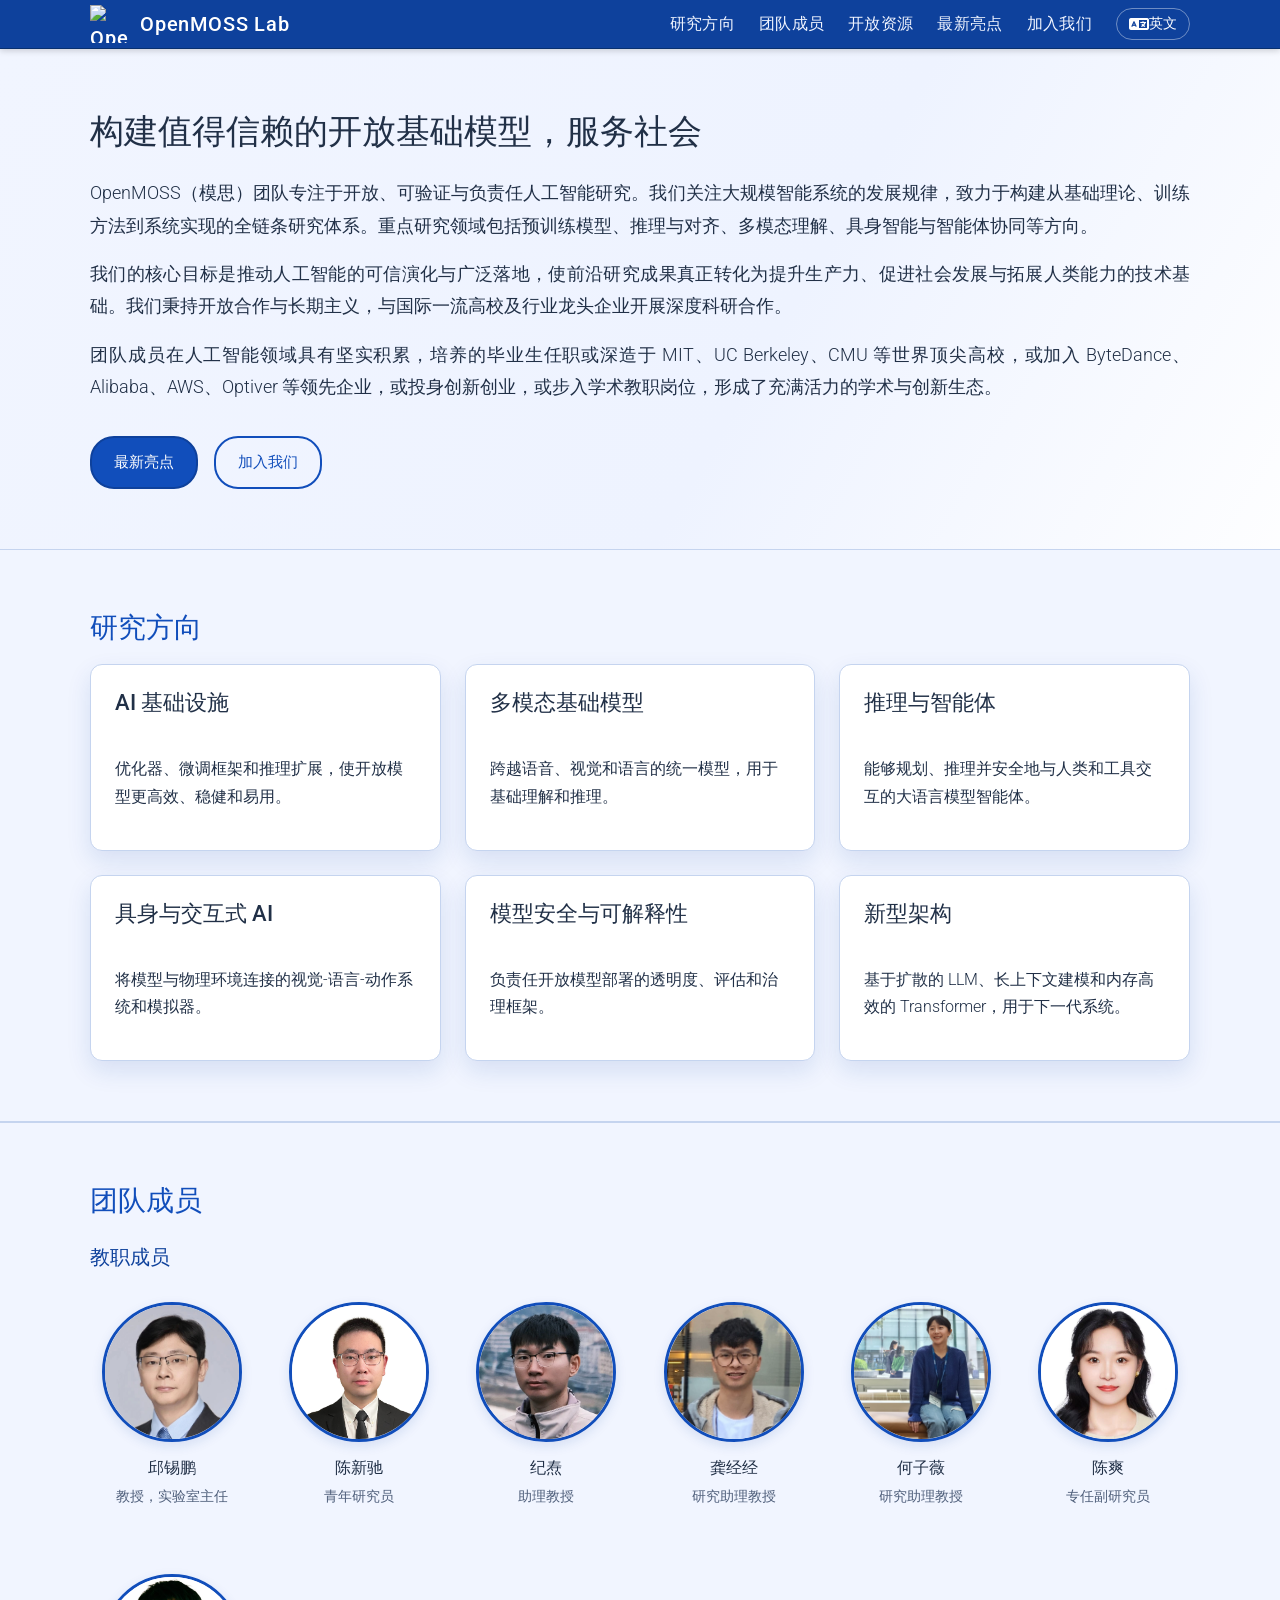
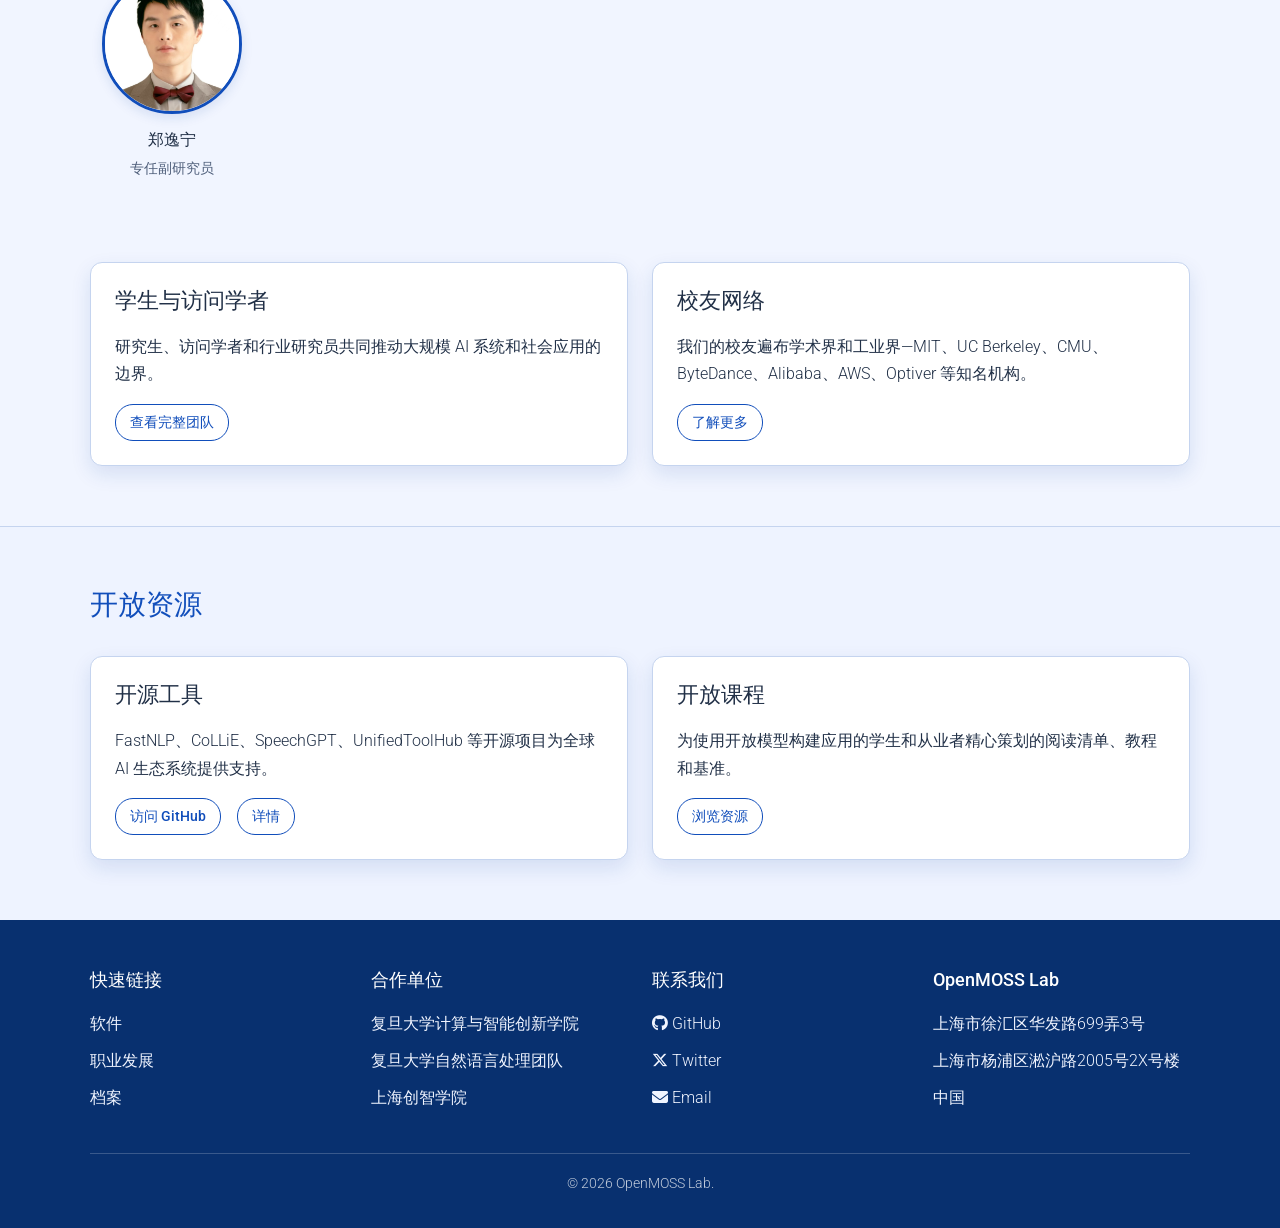
==== commit 7e5b2df2: "Update index.html" ====
--- a/index.html
+++ b/index.html
@@ -50,9 +50,11 @@
     <div class="container">
       <div class="hero-full">
         <h1 data-i18n="hero.title" style="font-size: 34px; white-space: nowrap; font-weight: 500;">构建值得信赖的开放基础模型，服务社会</h1>
-        <p class="lead" data-i18n="hero.description">OpenMOSS（模思）团队专注于开放、可验证与负责任人工智能研究。我们关注大规模智能系统的发展规律，致力于构建从基础理论、训练方法到系统实现的全链条研究体系。重点研究领域包括预训练模型、推理与对齐、多模态理解、具身智能与智能体协同等方向。<br>
-          我们的核心目标是推动人工智能的可信演化与广泛落地，使前沿研究成果真正转化为提升生产力、促进社会发展与拓展人类能力的技术基础。我们秉持开放合作与长期主义，与国际一流高校及行业龙头企业开展深度科研合作。<br>
-          团队成员在人工智能领域具有坚实积累，培养的毕业生任职或深造于 MIT、UC Berkeley、CMU 等世界顶尖高校，或加入 ByteDance、Alibaba、AWS、Optiver 等领先企业，或投身创新创业，或步入学术教职岗位，形成了充满活力的学术与创新生态。</p>
+        <div class="hero-description">
+          <p class="lead" data-i18n="hero.description.p1">OpenMOSS（模思）团队专注于开放、可验证与负责任人工智能研究。我们关注大规模智能系统的发展规律，致力于构建从基础理论、训练方法到系统实现的全链条研究体系。重点研究领域包括预训练模型、推理与对齐、多模态理解、具身智能与智能体协同等方向。</p>
+          <p class="lead" data-i18n="hero.description.p2">我们的核心目标是推动人工智能的可信演化与广泛落地，使前沿研究成果真正转化为提升生产力、促进社会发展与拓展人类能力的技术基础。我们秉持开放合作与长期主义，与国际一流高校及行业龙头企业开展深度科研合作。</p>
+          <p class="lead" data-i18n="hero.description.p3">团队成员在人工智能领域具有坚实积累，培养的毕业生任职或深造于 MIT、UC Berkeley、CMU 等世界顶尖高校，或加入 ByteDance、Alibaba、AWS、Optiver 等领先企业，或投身创新创业，或步入学术教职岗位，形成了充满活力的学术与创新生态。</p>
+        </div>
         <div class="hero-actions">
           <a class="btn btn-primary" href="https://www.open-moss.com/en/" data-i18n="hero.cta2">最新亮点</a>
           <a class="btn btn-outline" href="positions.html" data-i18n="hero.cta1">加入我们</a>
--- a/assets/css/style.css
+++ b/assets/css/style.css
@@ -243,16 +243,23 @@
   margin-bottom: 24px;
 }
 
-.hero-full .lead {
+.hero-description {
   max-width: 100%;
   margin-bottom: 32px;
+}
+
+.hero-description .lead {
+  margin-bottom: 16px;
   line-height: 1.8;
-}
-
-.hero-full .lead br {
-  content: "";
-  display: block;
-  margin-bottom: 12px;
+  text-align: justify;
+  -webkit-hyphens: auto;
+  -moz-hyphens: auto;
+  -ms-hyphens: auto;
+  hyphens: auto;
+}
+
+.hero-description .lead:last-child {
+  margin-bottom: 0;
 }
 
 .eyebrow {
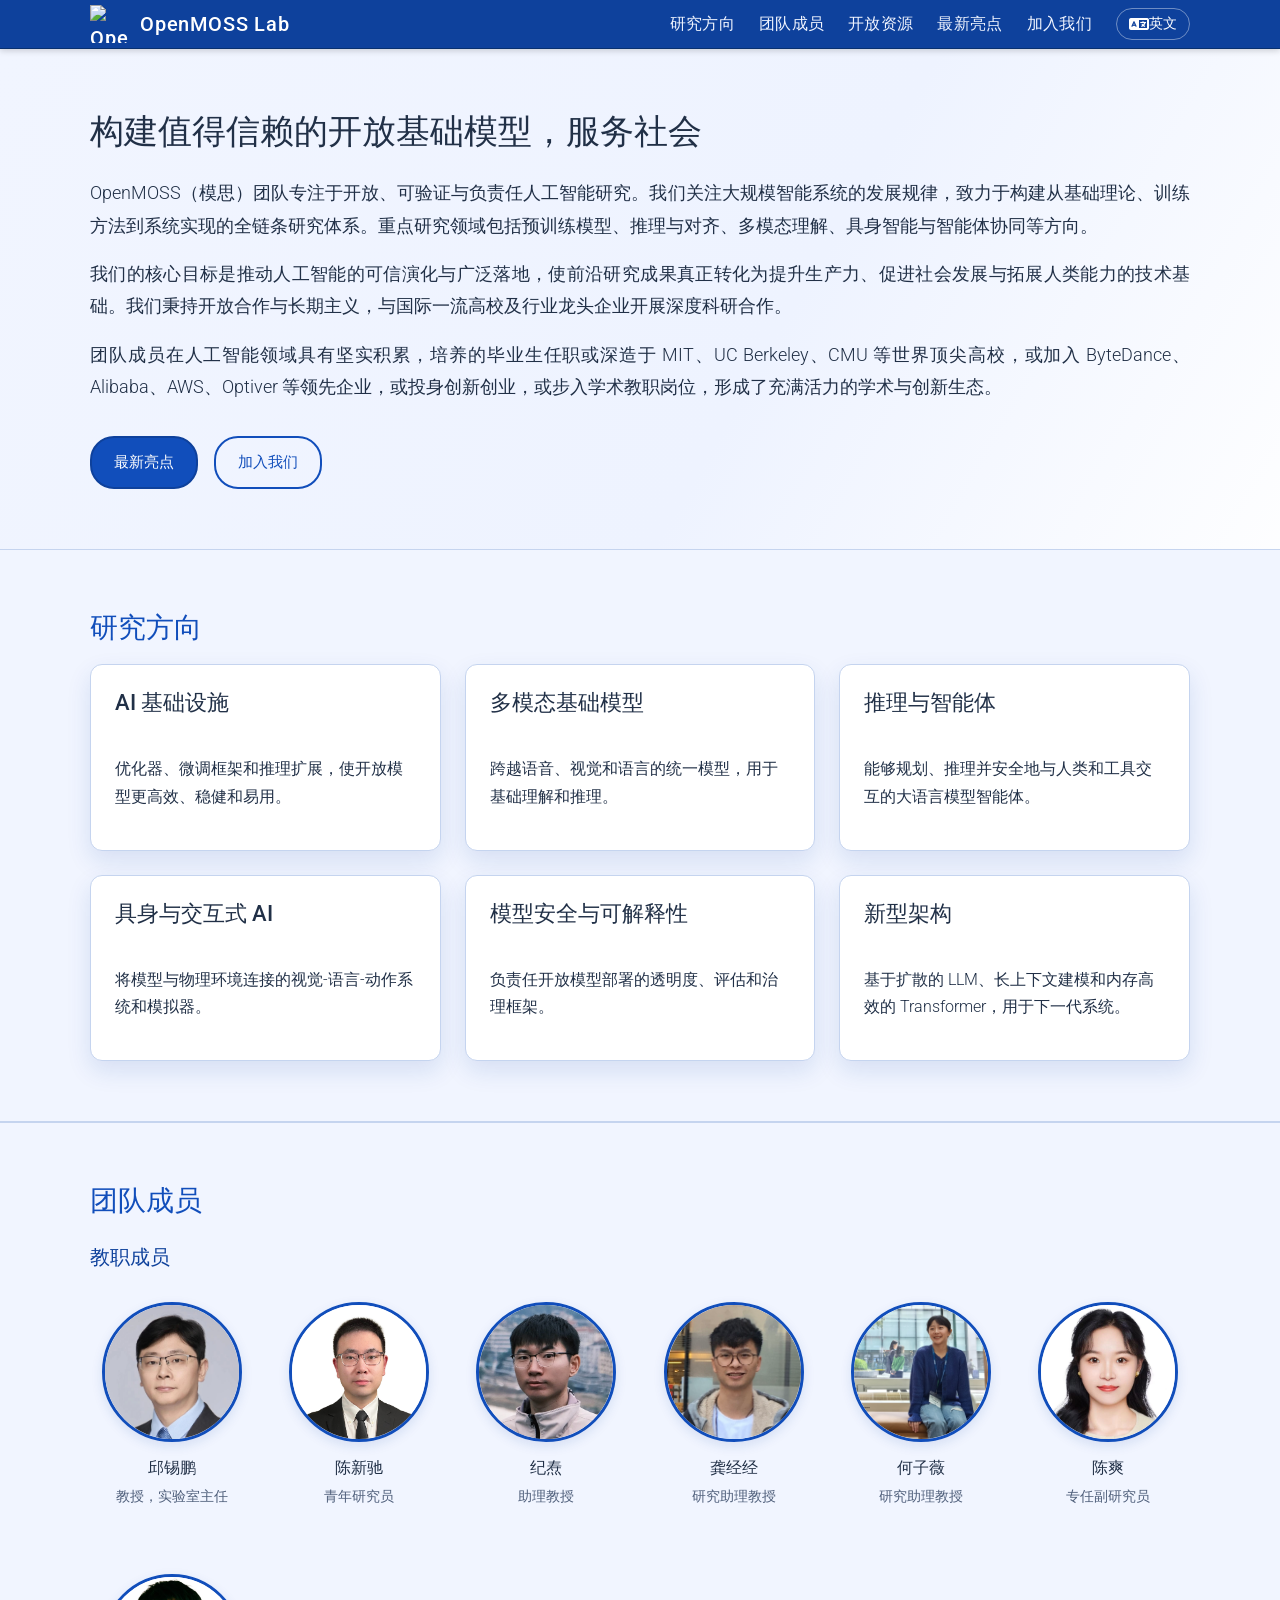
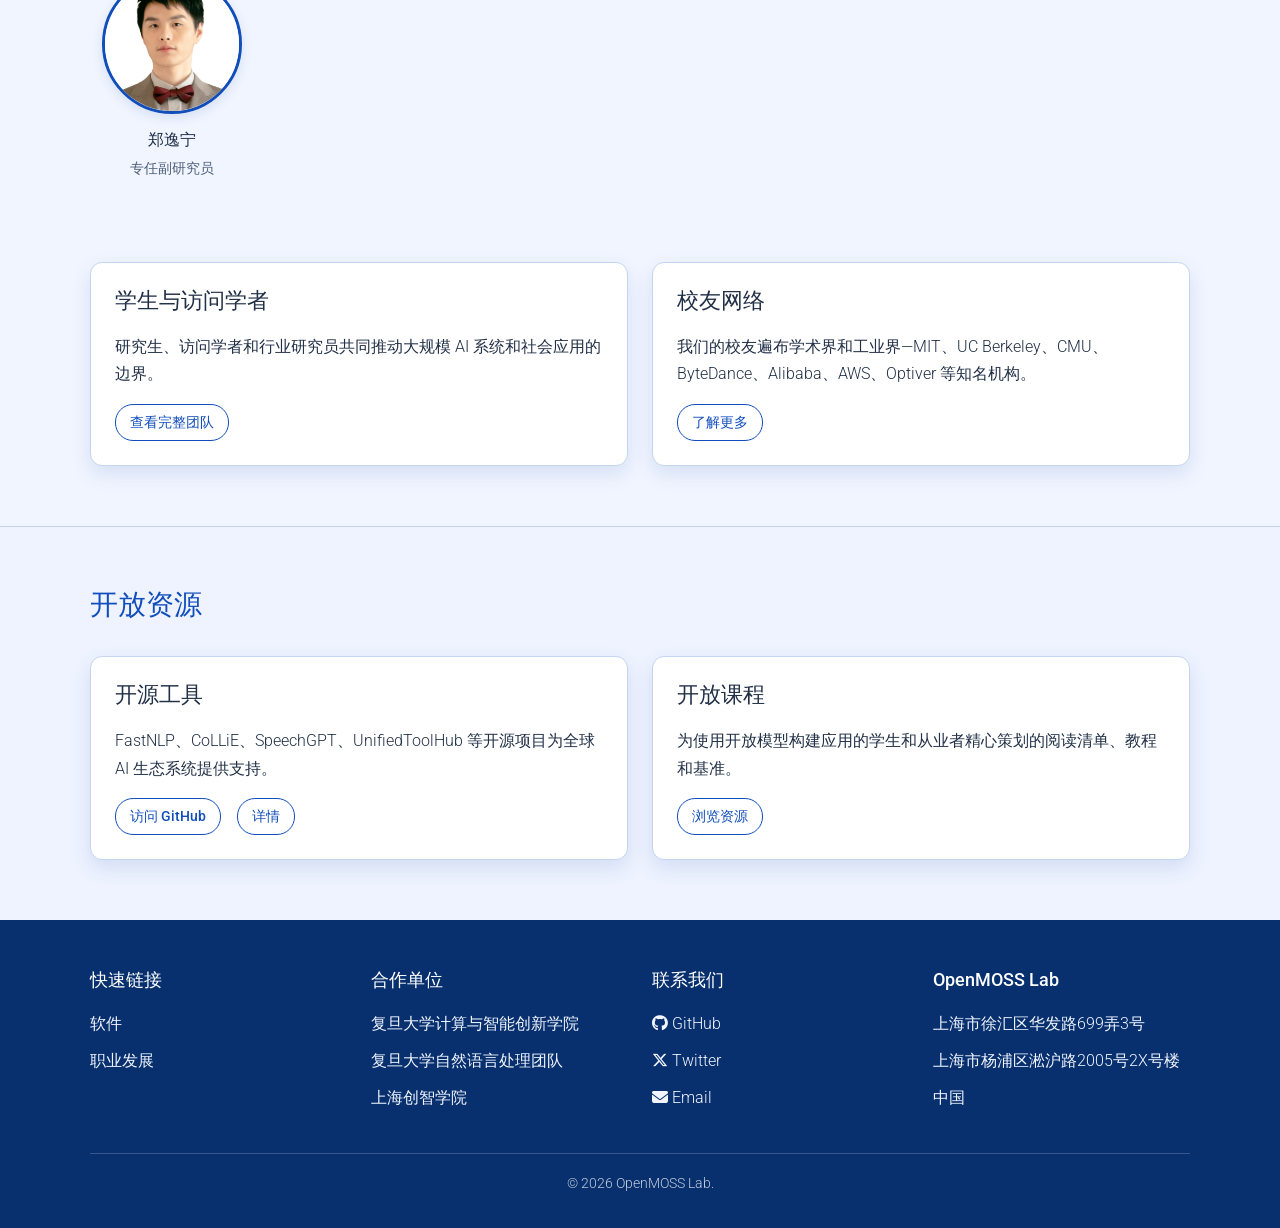
==== commit 452ab55d: "Update index.html" ====
--- a/index.html
+++ b/index.html
@@ -185,9 +185,8 @@
         <div>
           <h4 data-i18n="footer.links">快速链接</h4>
           <ul>
-            <li><a href="https://dalstonchen.github.io/openmosslab/software/" data-i18n="footer.software">软件</a></li>
-            <li><a href="https://dalstonchen.github.io/openmosslab/career/" data-i18n="footer.career">职业发展</a></li>
-            <li><a href="https://dalstonchen.github.io/openmosslab/archive/" data-i18n="footer.archive">档案</a></li>
+            <li><a href="projects.html" data-i18n="footer.software">软件</a></li>
+            <li><a href="positions.html" data-i18n="footer.career">职业发展</a></li>
           </ul>
         </div>
         <div>
@@ -195,13 +194,13 @@
           <ul>
             <li><a href="https://ai.fudan.edu.cn/" data-i18n="footer.fudan">复旦大学计算与智能创新学院</a></li>
             <li><a href="https://nlp.fudan.edu.cn/" data-i18n="footer.fudannlp">复旦大学自然语言处理团队</a></li>
-            <li><a href="https://sii.org.cn/" data-i18n="footer.sii">上海创智学院</a></li>
+            <li><a href="https://www.sii.edu.cn/" data-i18n="footer.sii">上海创智学院</a></li>
           </ul>
         </div>
         <div>
           <h4 data-i18n="footer.connect">联系我们</h4>
           <ul>
-            <li><a href="https://github.com/openmosslab"><i class="fa-brands fa-github"></i> GitHub</a></li>
+            <li><a href="https://github.com/OpenMOSS"><i class="fa-brands fa-github"></i> GitHub</a></li>
             <li><a href="https://twitter.com/openmosslab"><i class="fa-brands fa-x-twitter"></i> Twitter</a></li>
             <li><a href="mailto:xpqiu@fudan.edu.cn"><i class="fa-solid fa-envelope"></i> Email</a></li>
           </ul>
--- a/assets/css/style.css
+++ b/assets/css/style.css
@@ -474,6 +474,11 @@
   min-height: 2.4em;
   line-height: 1.2;
   margin-bottom: 12px;
+}
+
+/* 中文版：resources 页面标题下文字上移 */
+html[lang="zh-CN"] .highlight-card h3 {
+  margin-bottom: 6px;
 }
 
 .highlight-card p {
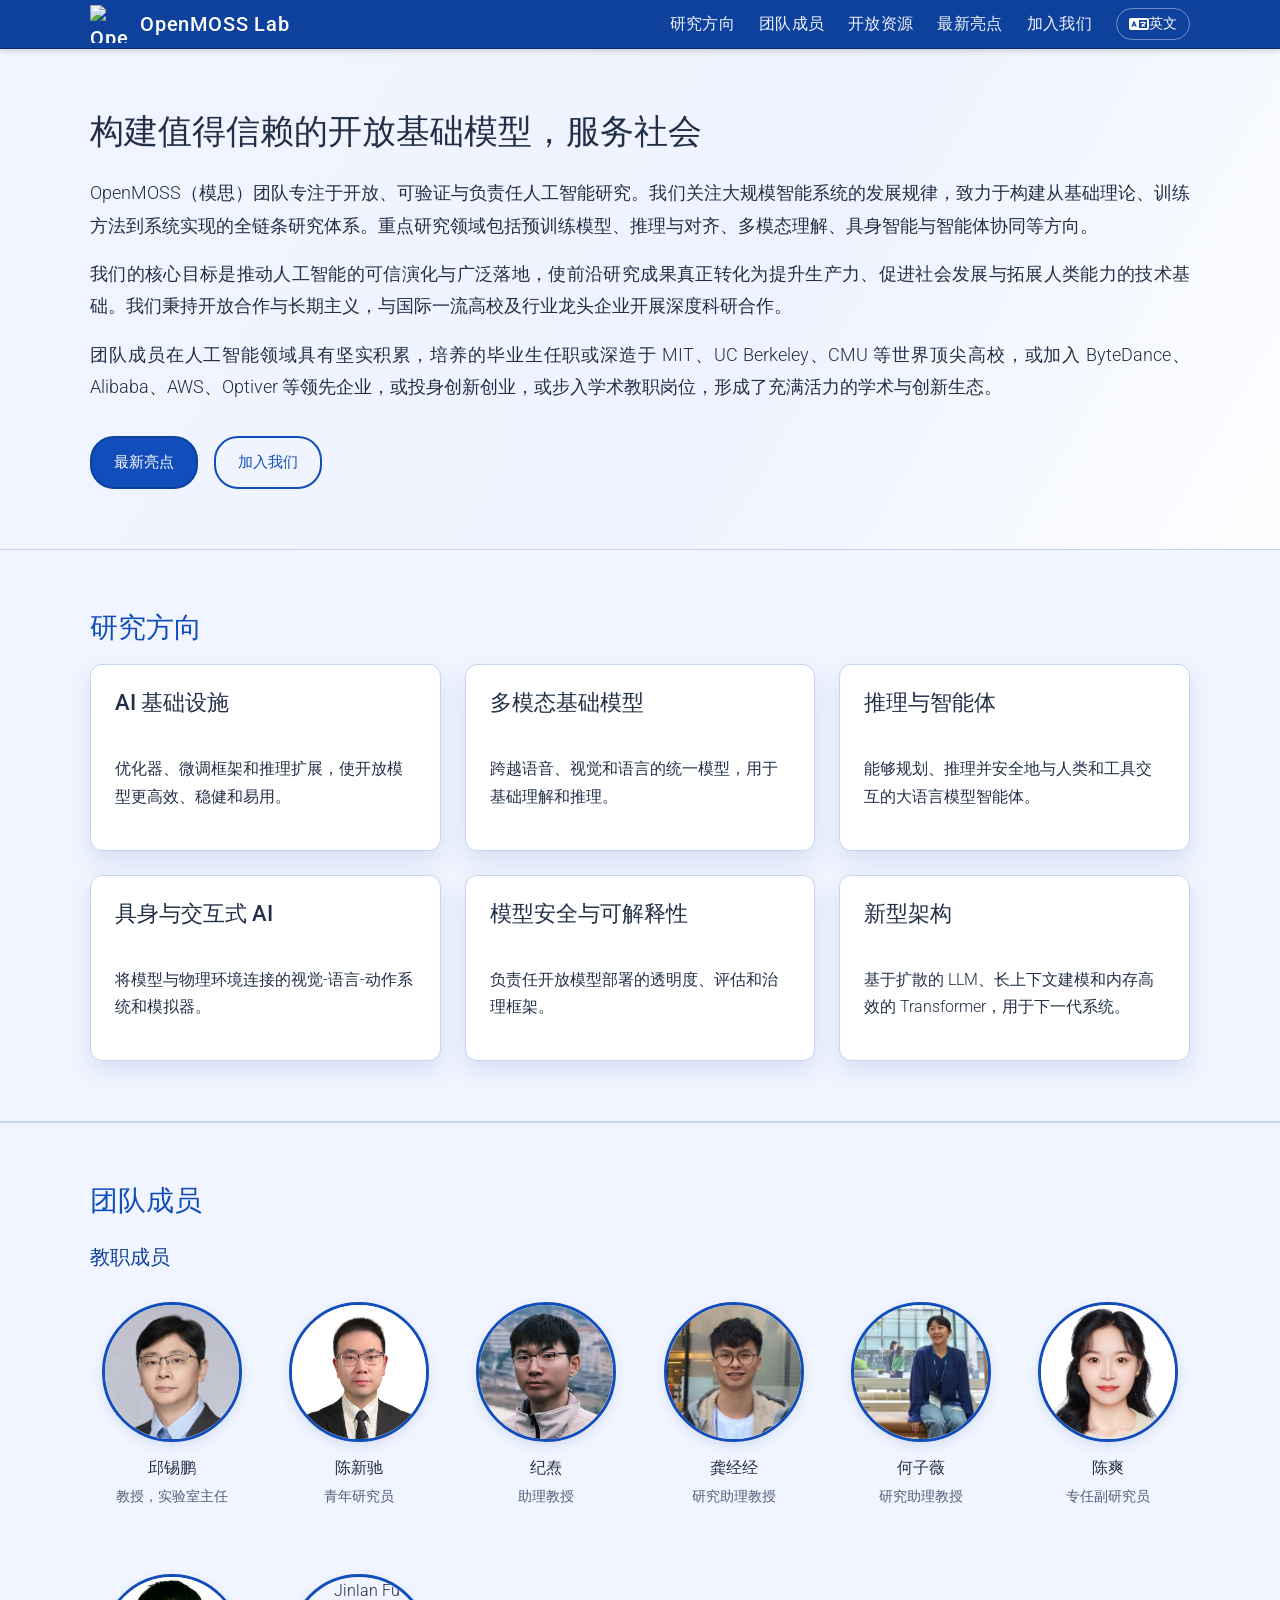
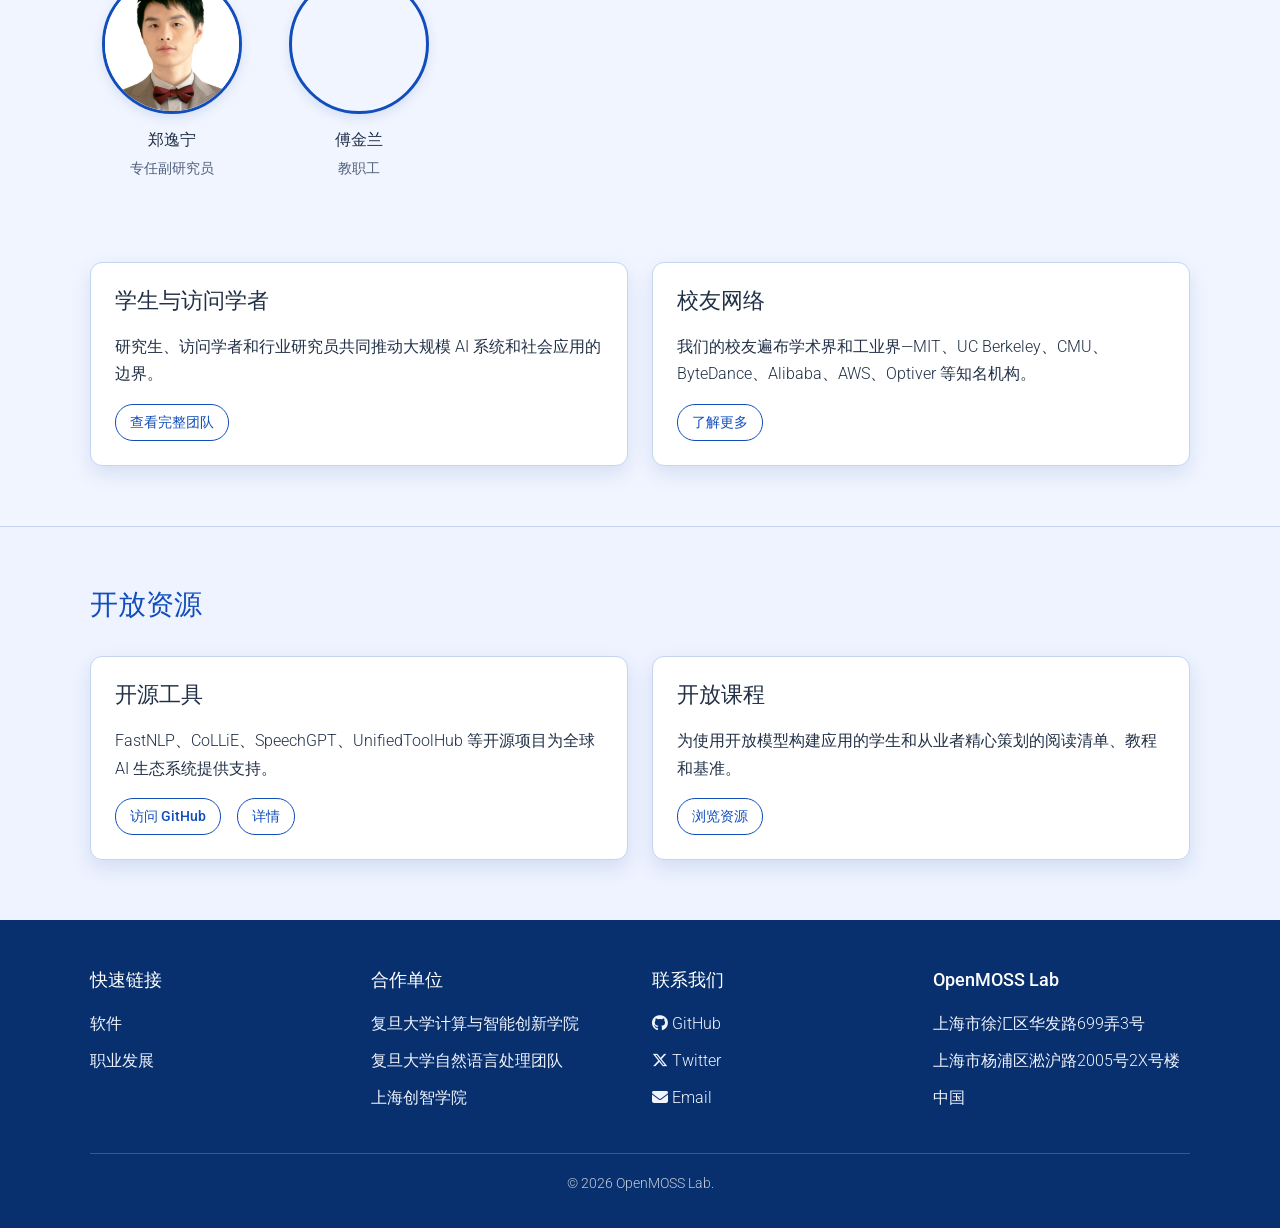
==== commit b2c4fc17: "Update index.html" ====
--- a/index.html
+++ b/index.html
@@ -144,6 +144,12 @@
             <h4 class="member-name" data-i18n="people.member7.name">郑逸宁</h4>
             <p class="member-title" data-i18n="people.member7.title">专任副研究员</p>
           </div>
+        
+        <div class="member-card">
+            <img src="assets/img/Jinlan Fu.jpg" alt="Jinlan Fu" class="member-photo">
+            <h4 class="member-name" data-i18n="people.member8.name">傅金兰</h4>
+            <p class="member-title" data-i18n="people.member8.title">教职工</p>
+          </div>
         </div>
 
         <div class="people-sections">
--- a/assets/css/style.css
+++ b/assets/css/style.css
@@ -1,3 +1,4 @@
+
 
 /* Fudan blue palette (100%, 90%, 80%) */
 :root {
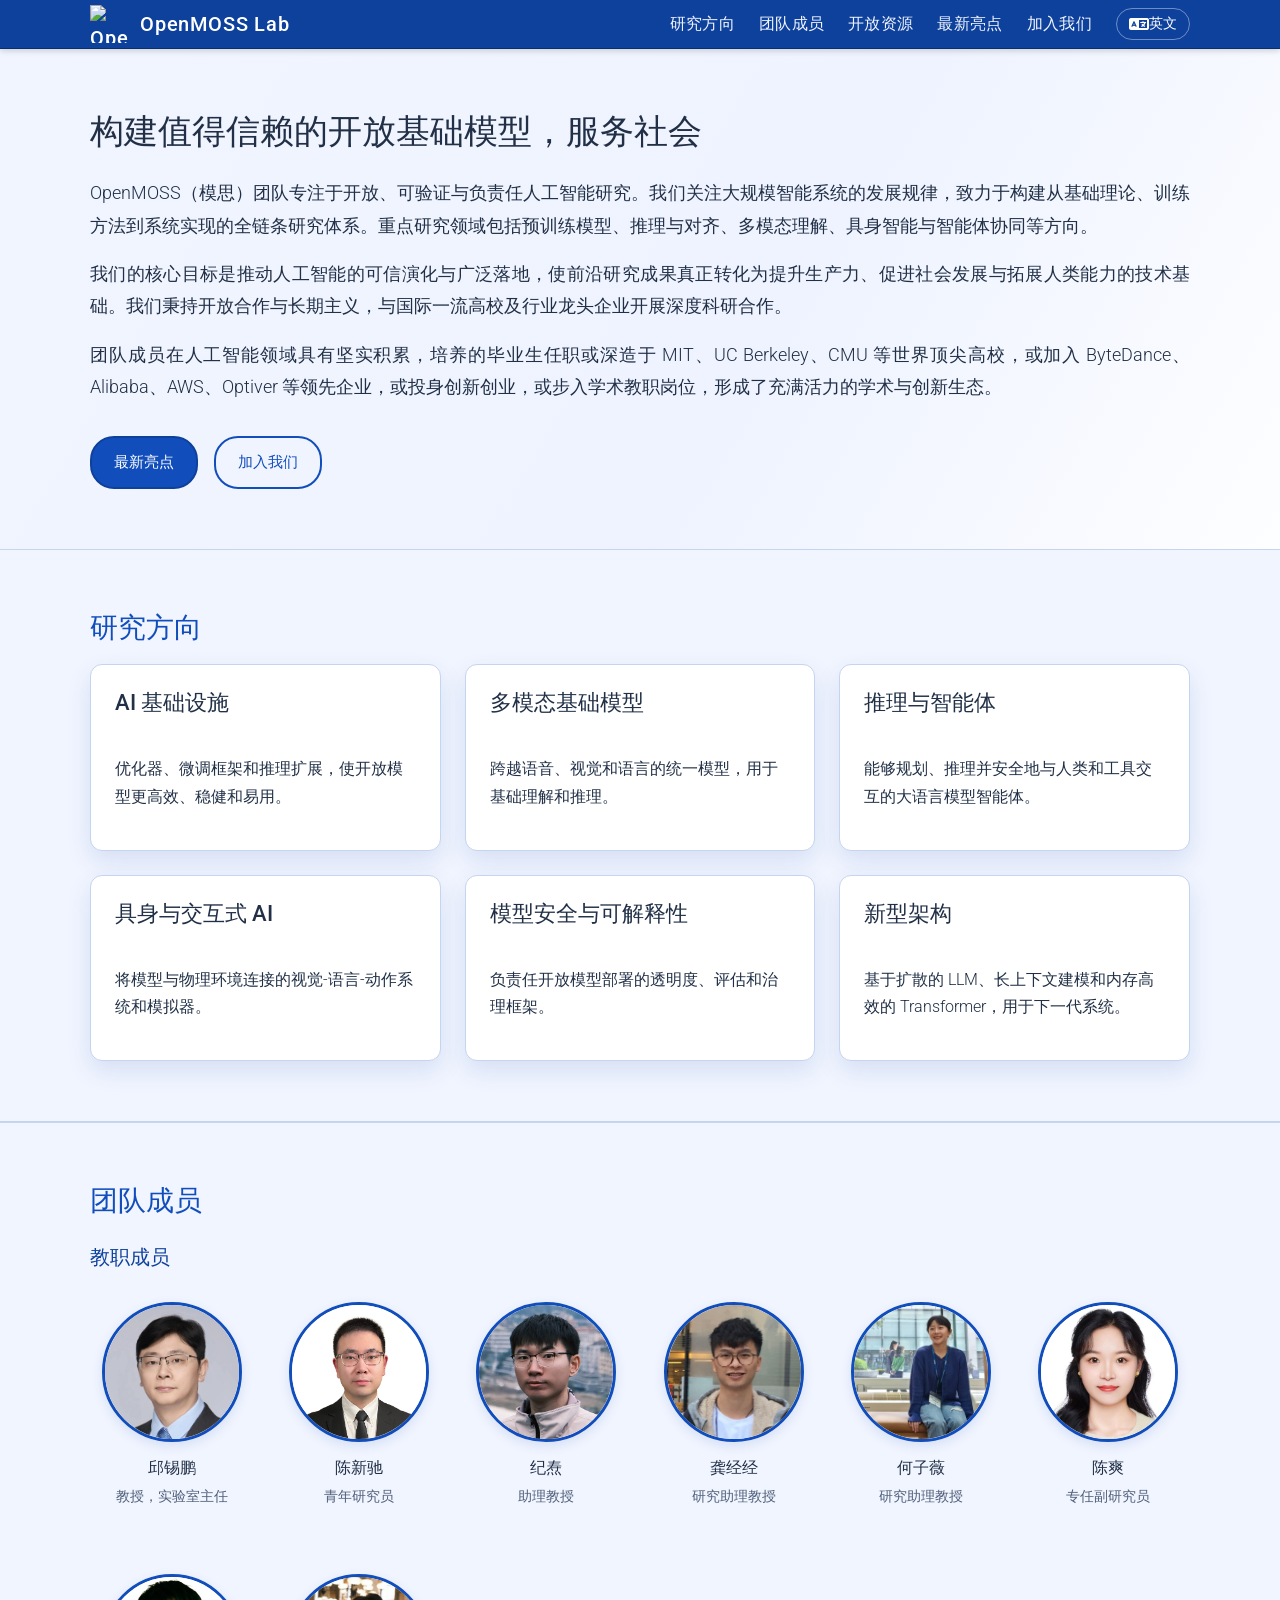
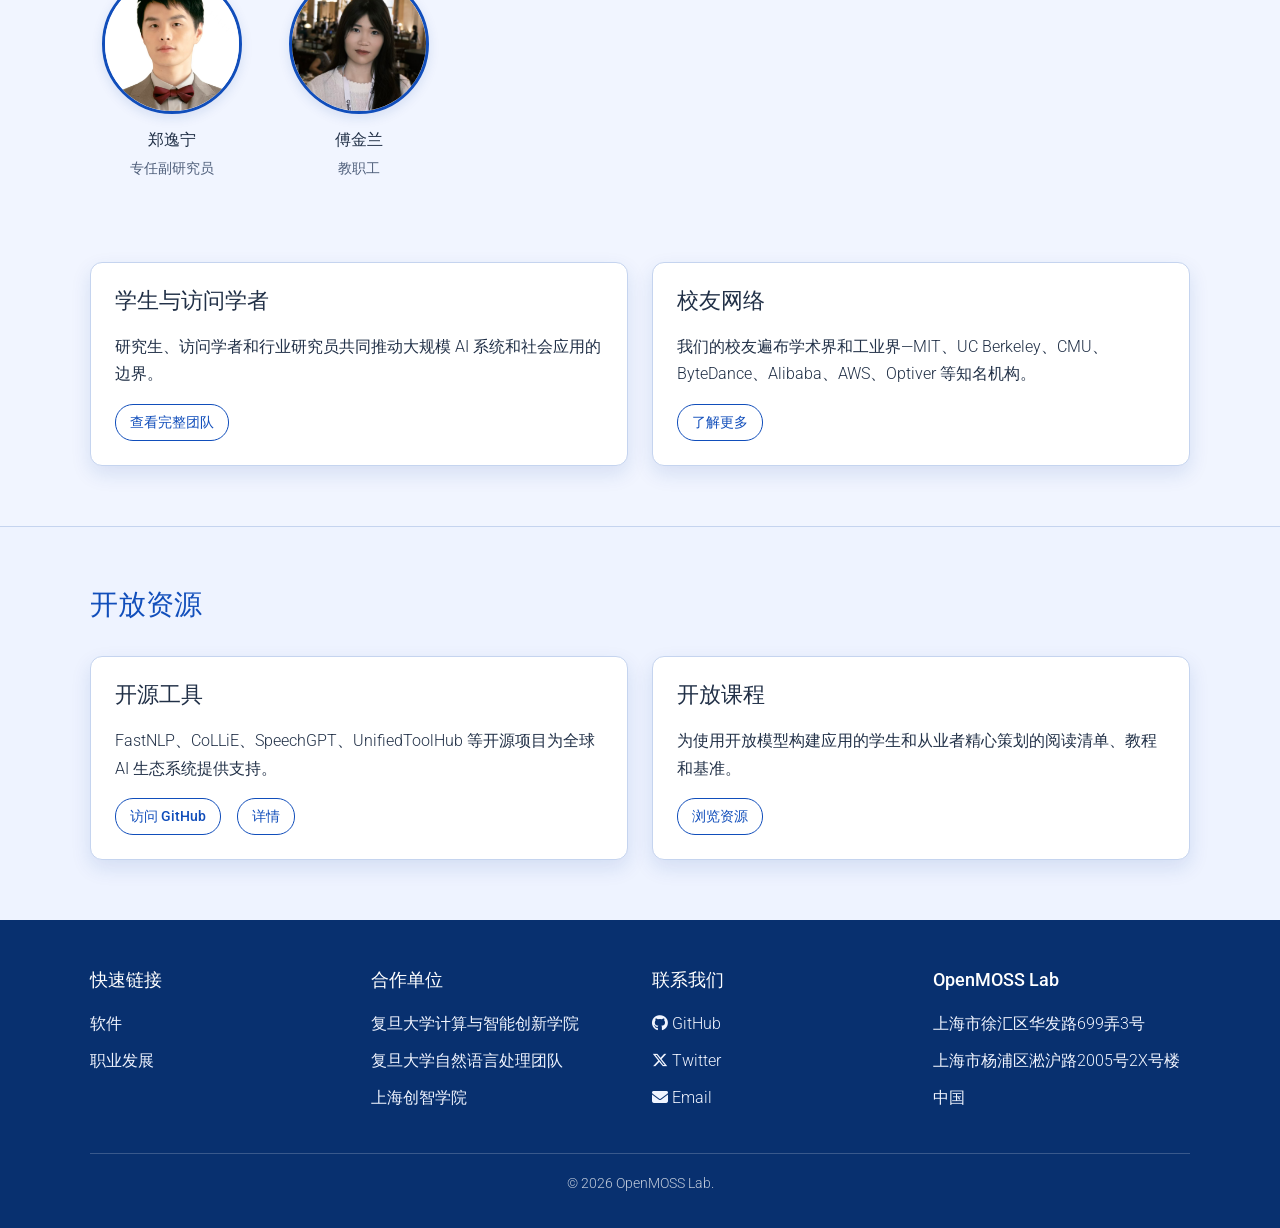
==== commit 84e44aa0: "Update index.html" ====
--- a/index.html
+++ b/index.html
@@ -146,7 +146,7 @@
           </div>
         
         <div class="member-card">
-            <img src="assets/img/Jinlan Fu.jpg" alt="Jinlan Fu" class="member-photo">
+            <img src="assets/img/Jinlanfu2.jpg" alt="Jinlan Fu" class="member-photo">
             <h4 class="member-name" data-i18n="people.member8.name">傅金兰</h4>
             <p class="member-title" data-i18n="people.member8.title">教职工</p>
           </div>
